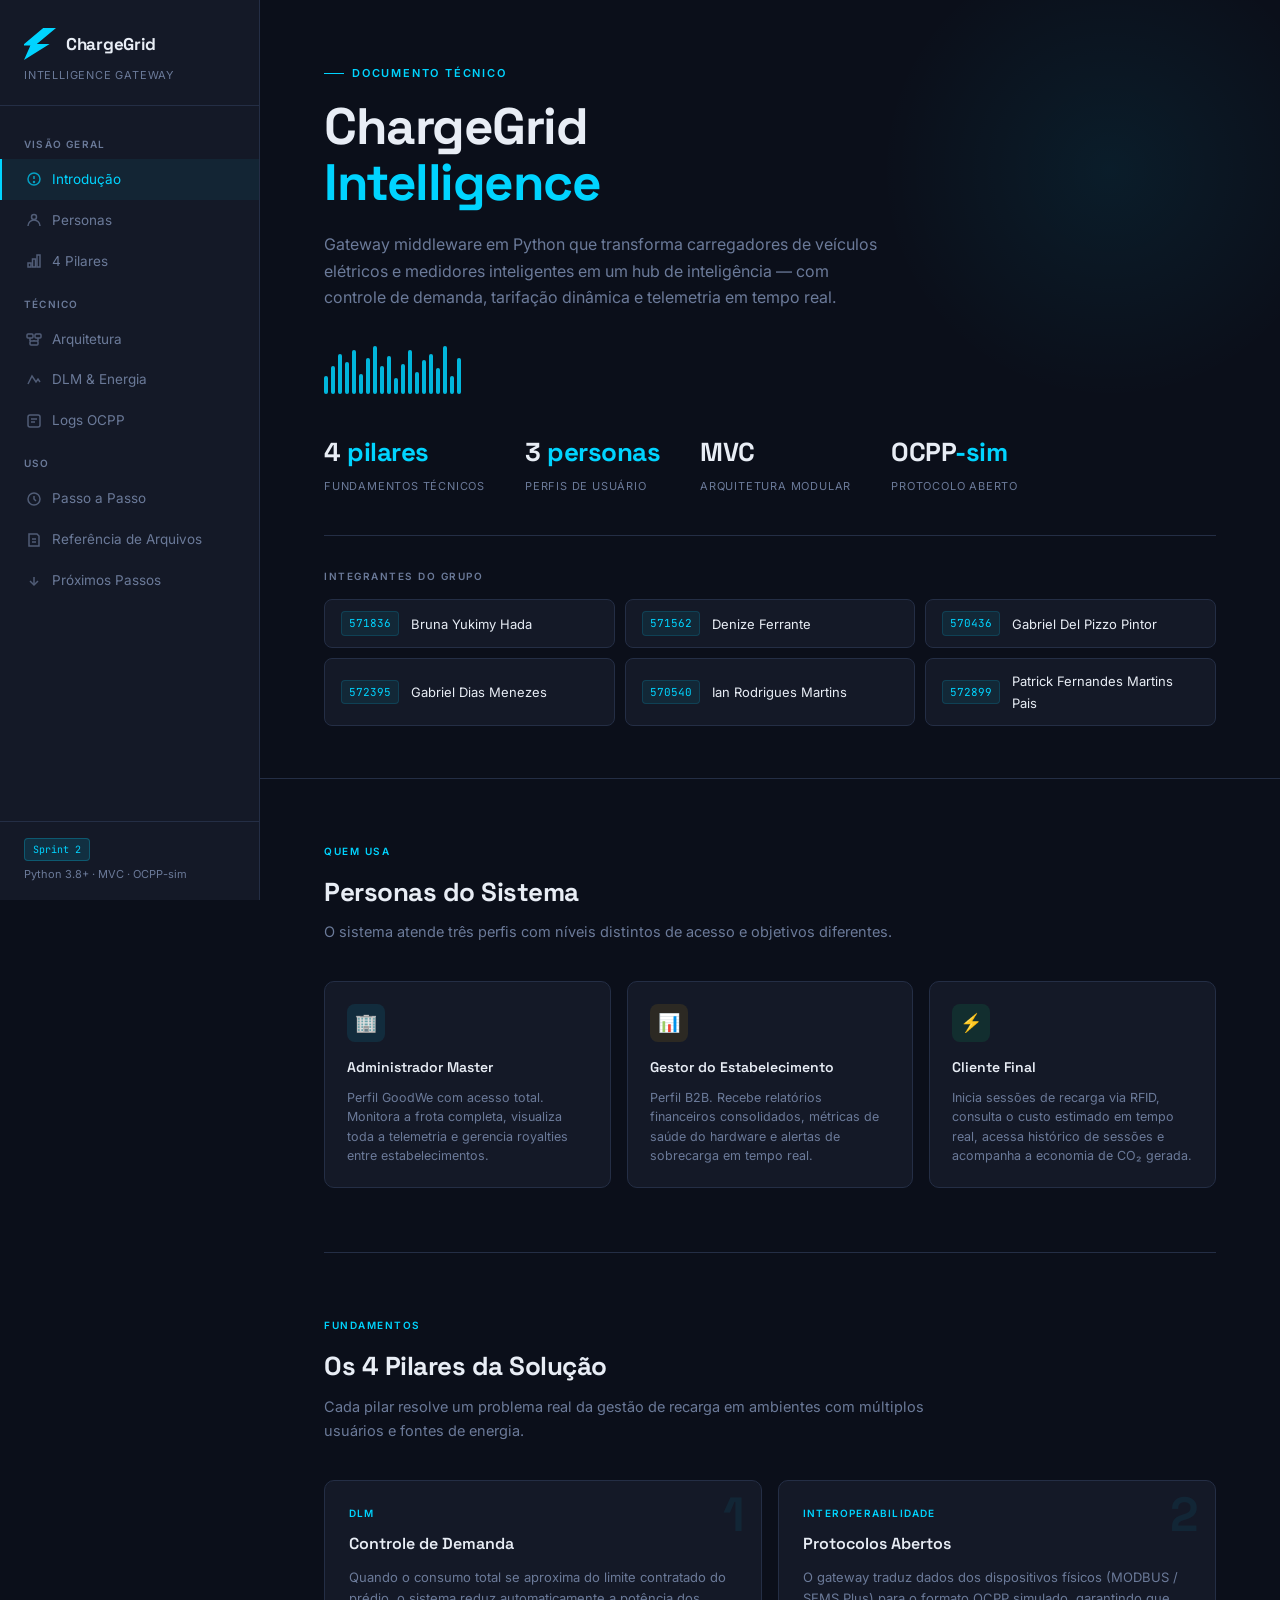
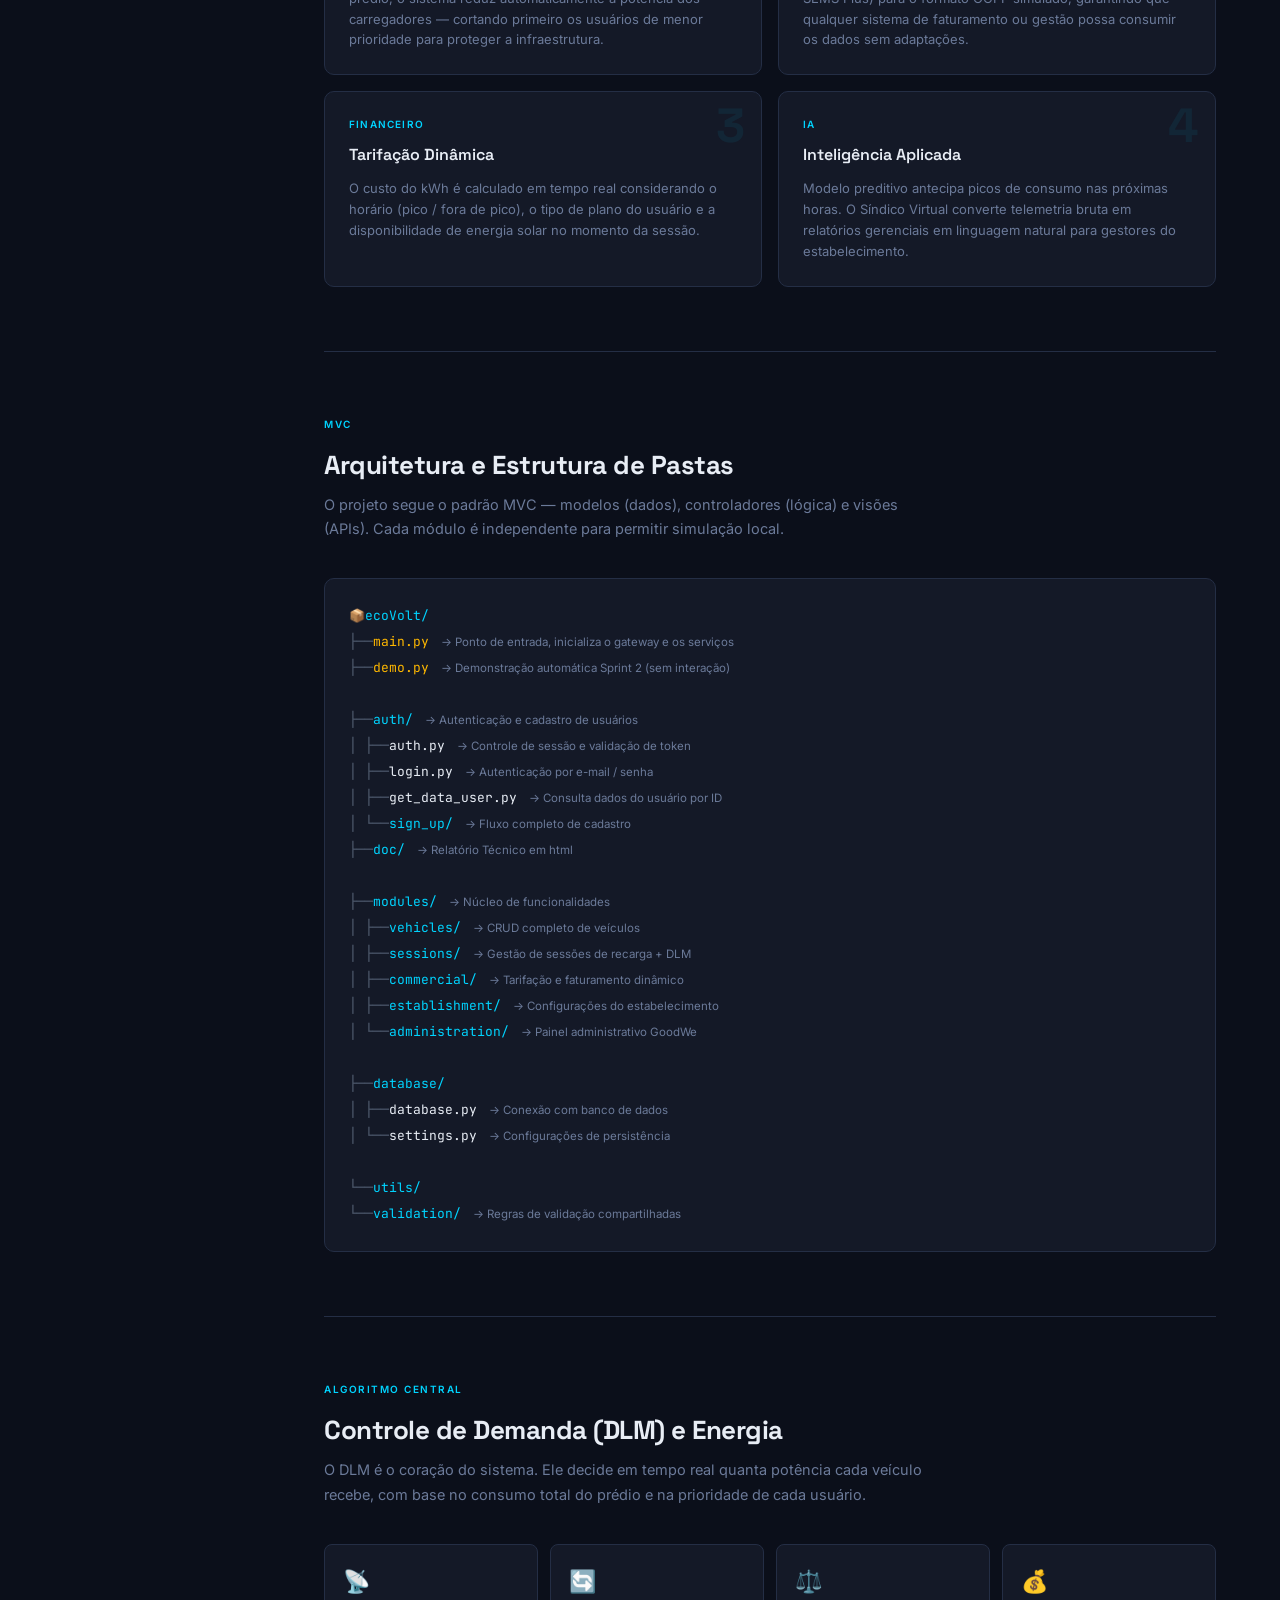
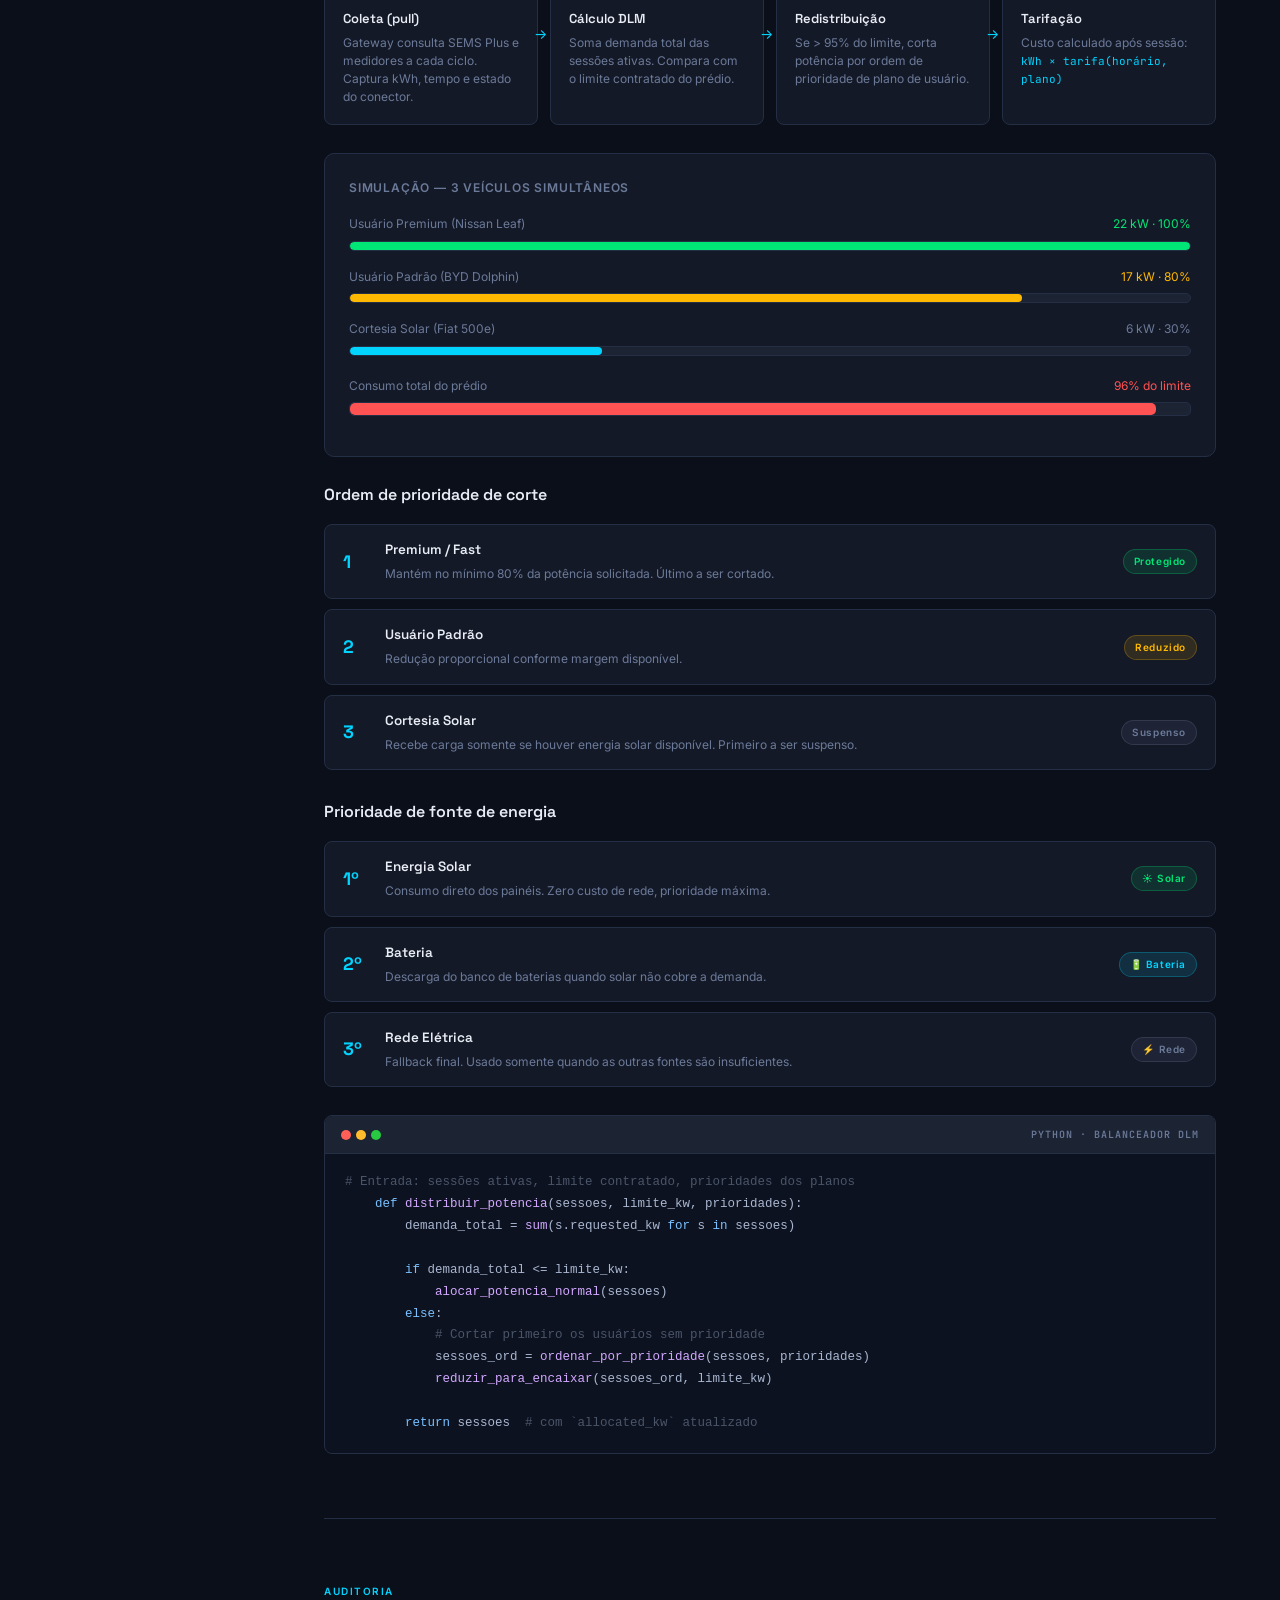
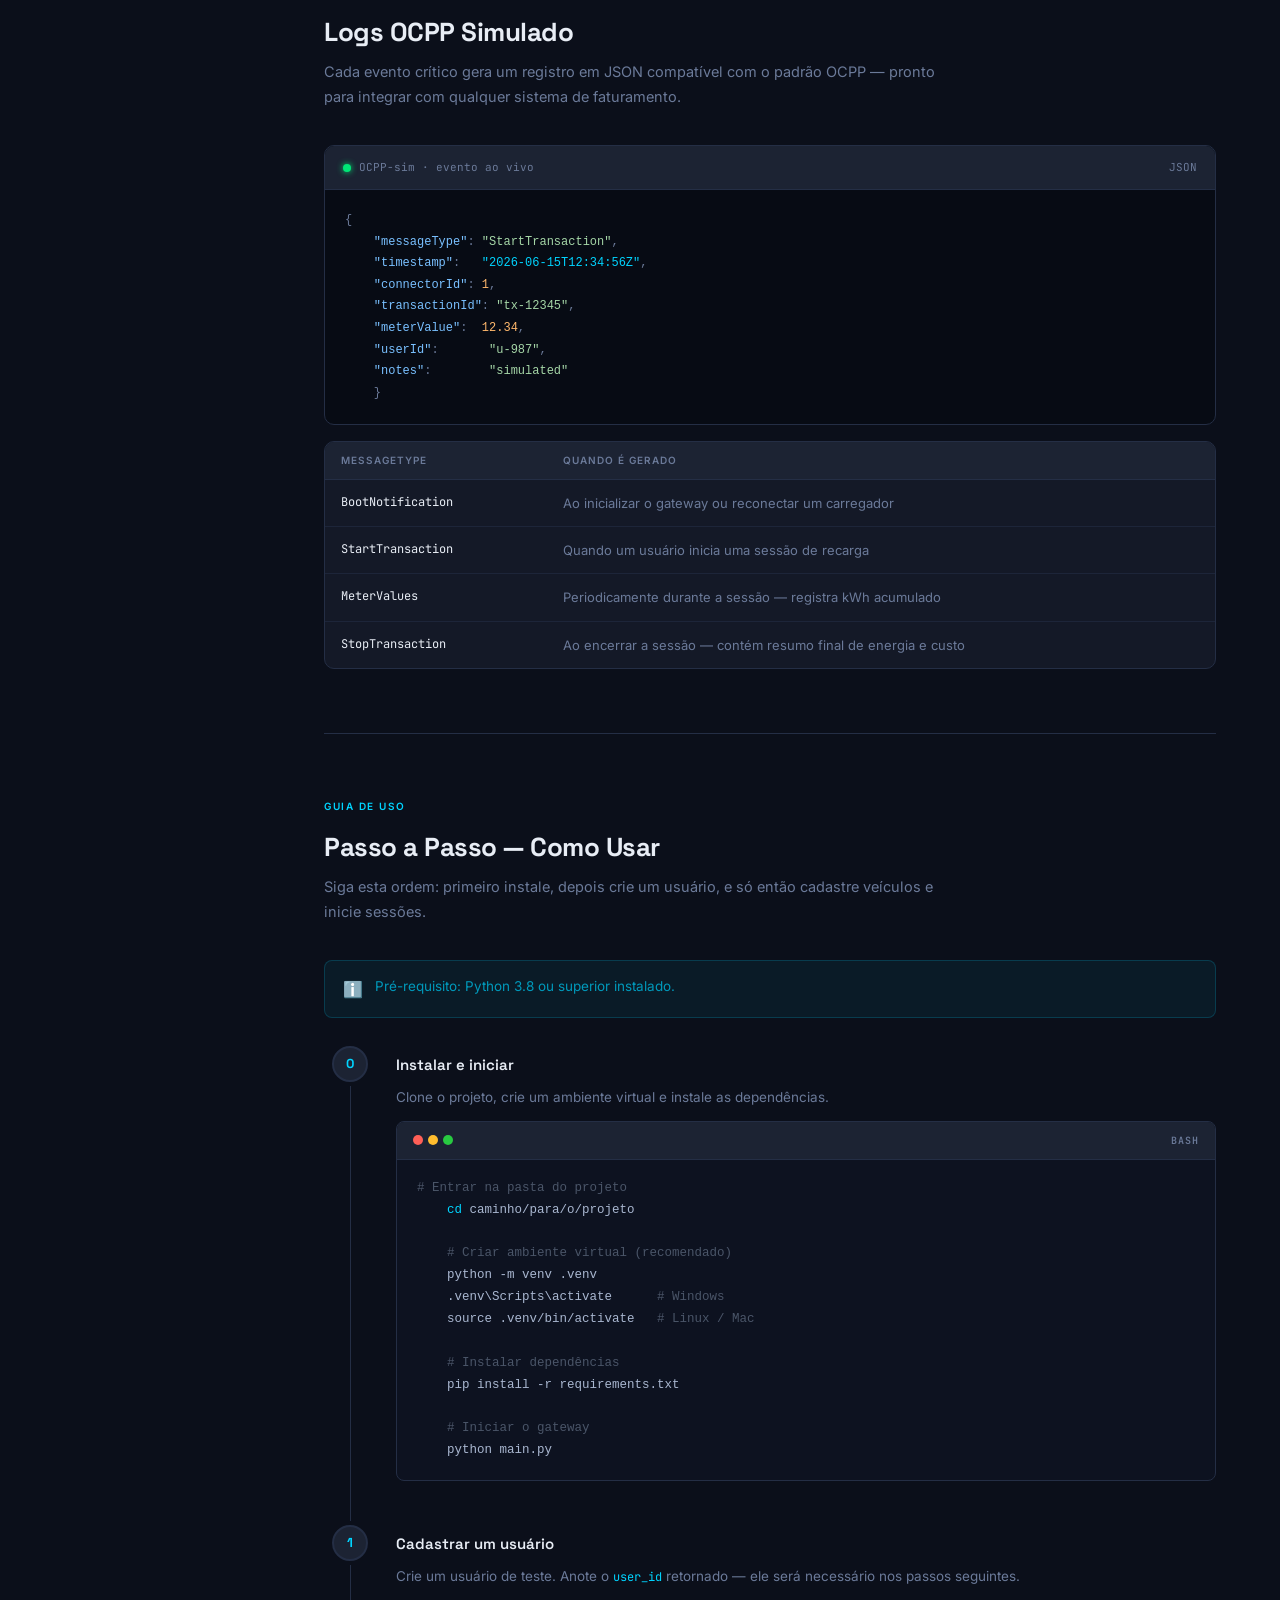
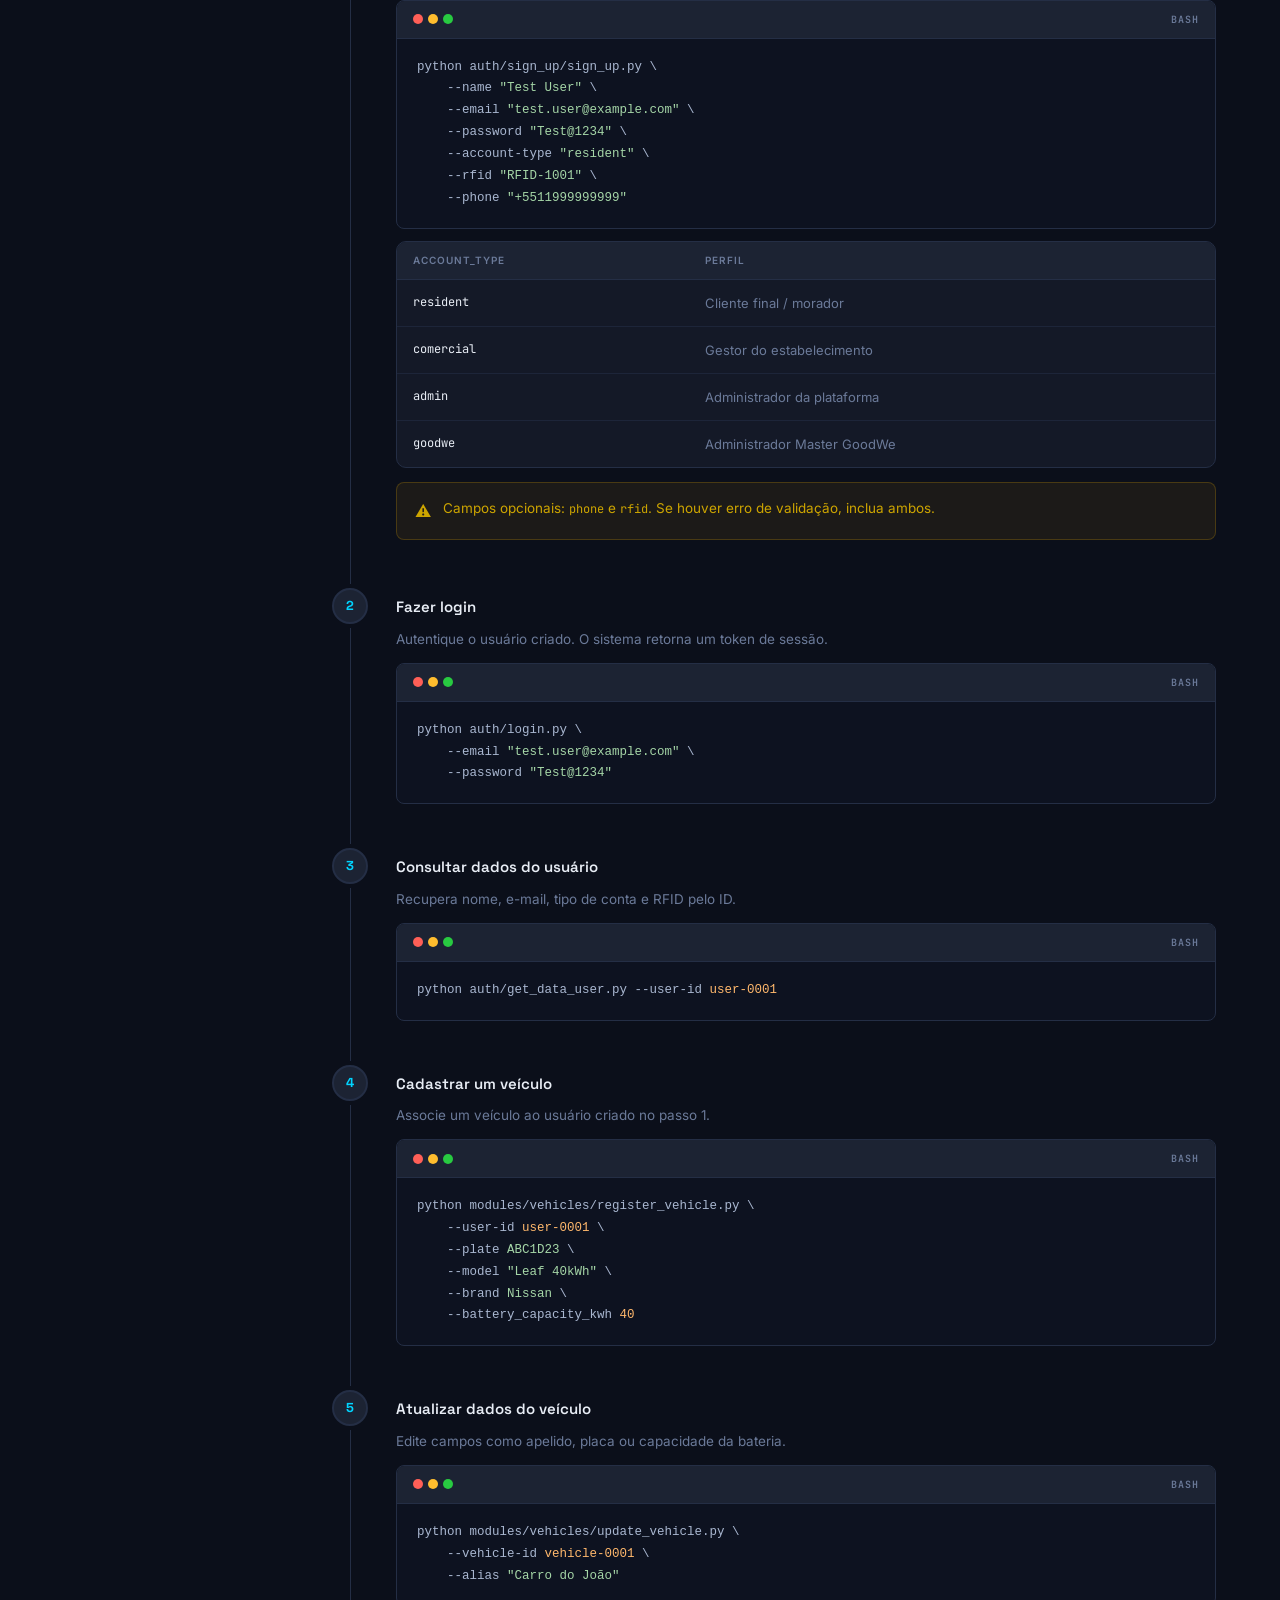
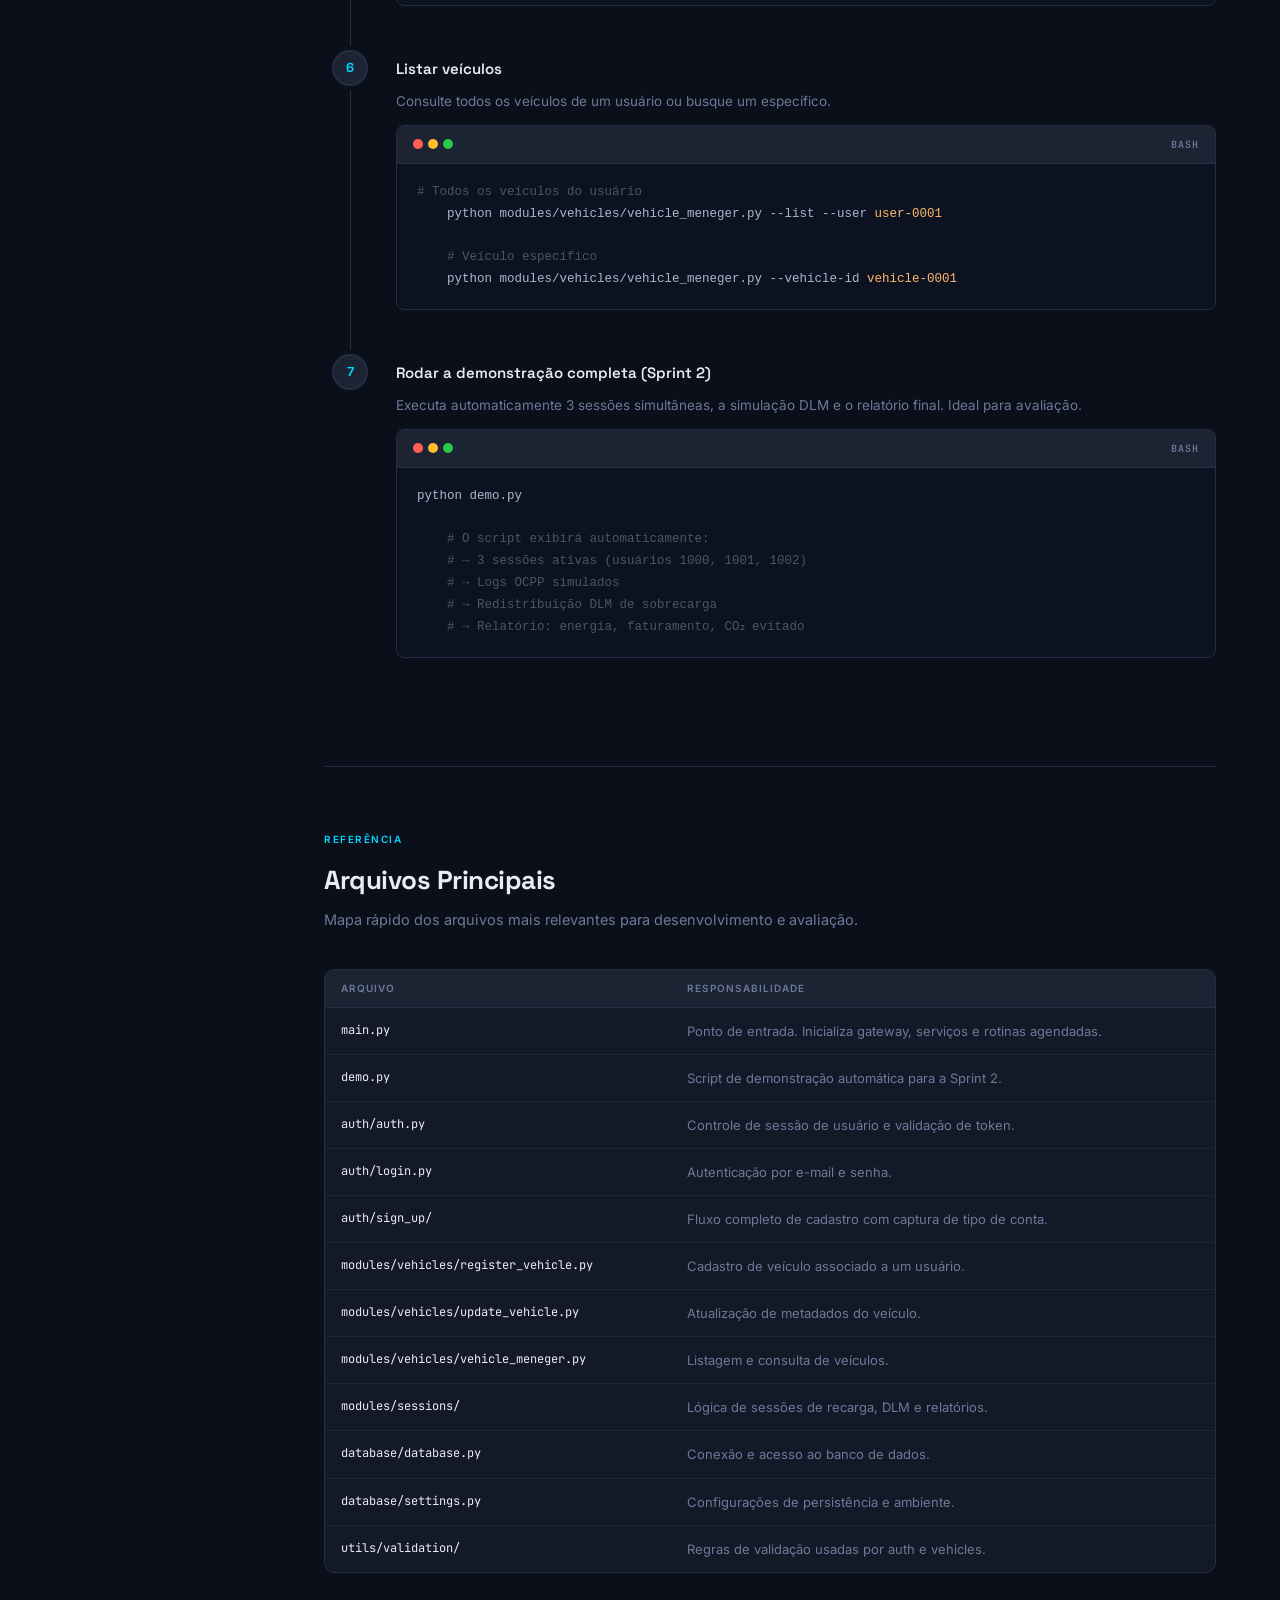
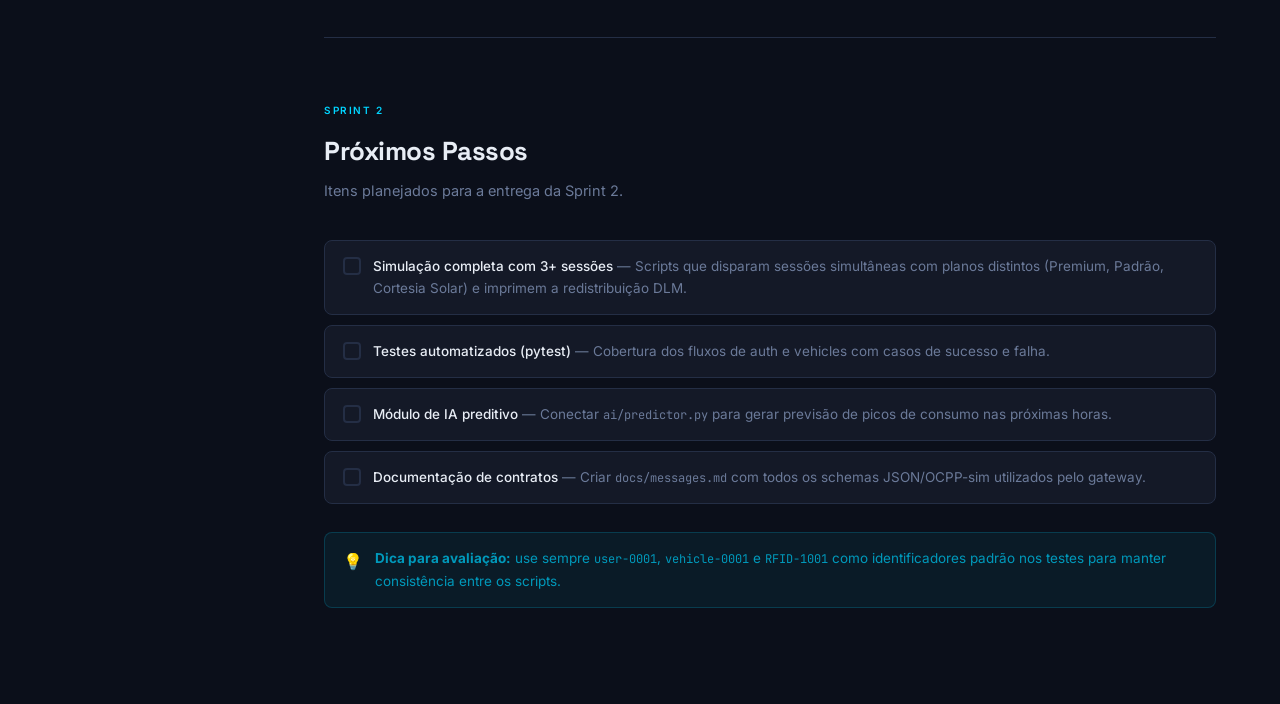
==== doc/index.html @ b5f5f08b "feat:melhorando a documentação" ====
<!DOCTYPE html>
<html lang="pt-BR">
    <head>
        <meta charset="UTF-8" />
        <meta name="viewport" content="width=device-width, initial-scale=1.0" />
        <title>ChargeGrid Intelligence — Documento Técnico</title>
        <link rel="stylesheet" href="style.css">
    </head>
    <body>

    <!-- ══════════ SIDEBAR ══════════ -->
    <aside class="sidebar">
    <div class="sidebar-logo">
        <div class="logo-mark">
        <div class="logo-bolt"></div>
        <span class="logo-name">ChargeGrid</span>
        </div>
        <div class="logo-tag">Intelligence Gateway</div>
    </div>

    <nav class="sidebar-nav">
        <div class="nav-group-label">Visão Geral</div>
        <a href="#intro" class="nav-item active">
        <svg class="nav-icon" viewBox="0 0 16 16" fill="none" stroke="currentColor" stroke-width="1.5"><circle cx="8" cy="8" r="6"/><line x1="8" y1="5" x2="8" y2="8"/><circle cx="8" cy="11" r=".5" fill="currentColor"/></svg>
        Introdução
        </a>
        <a href="#personas" class="nav-item">
        <svg class="nav-icon" viewBox="0 0 16 16" fill="none" stroke="currentColor" stroke-width="1.5"><circle cx="8" cy="5" r="2.5"/><path d="M2 14c0-3.3 2.7-6 6-6s6 2.7 6 6"/></svg>
        Personas
        </a>
        <a href="#pillars" class="nav-item">
        <svg class="nav-icon" viewBox="0 0 16 16" fill="none" stroke="currentColor" stroke-width="1.5"><rect x="2" y="10" width="3" height="4"/><rect x="6.5" y="6" width="3" height="8"/><rect x="11" y="2" width="3" height="12"/></svg>
        4 Pilares
        </a>

        <div class="nav-group-label">Técnico</div>
        <a href="#architecture" class="nav-item">
        <svg class="nav-icon" viewBox="0 0 16 16" fill="none" stroke="currentColor" stroke-width="1.5"><rect x="1" y="3" width="6" height="4" rx="1"/><rect x="9" y="3" width="6" height="4" rx="1"/><rect x="4" y="10" width="8" height="4" rx="1"/><line x1="4" y1="7" x2="4" y2="10"/><line x1="12" y1="7" x2="12" y2="10"/><line x1="8" y1="10" x2="8" y2="9"/></svg>
        Arquitetura
        </a>
        <a href="#dlm" class="nav-item">
        <svg class="nav-icon" viewBox="0 0 16 16" fill="none" stroke="currentColor" stroke-width="1.5"><path d="M2 12L6 4l4 6 2-3 2 3"/></svg>
        DLM & Energia
        </a>
        <a href="#logs" class="nav-item">
        <svg class="nav-icon" viewBox="0 0 16 16" fill="none" stroke="currentColor" stroke-width="1.5"><rect x="2" y="2" width="12" height="12" rx="2"/><line x1="5" y1="6" x2="11" y2="6"/><line x1="5" y1="9" x2="9" y2="9"/></svg>
        Logs OCPP
        </a>

        <div class="nav-group-label">Uso</div>
        <a href="#howto" class="nav-item">
        <svg class="nav-icon" viewBox="0 0 16 16" fill="none" stroke="currentColor" stroke-width="1.5"><circle cx="8" cy="8" r="6"/><polyline points="8 5 8 8 10 10"/></svg>
        Passo a Passo
        </a>
        <a href="#reference" class="nav-item">
        <svg class="nav-icon" viewBox="0 0 16 16" fill="none" stroke="currentColor" stroke-width="1.5"><path d="M3 2h8l2 2v10H3V2z"/><line x1="6" y1="7" x2="10" y2="7"/><line x1="6" y1="10" x2="10" y2="10"/></svg>
        Referência de Arquivos
        </a>
        <a href="#next" class="nav-item">
        <svg class="nav-icon" viewBox="0 0 16 16" fill="none" stroke="currentColor" stroke-width="1.5"><polyline points="4 8 8 12 12 8"/><line x1="8" y1="4" x2="8" y2="12"/></svg>
        Próximos Passos
        </a>
    </nav>

    <div class="sidebar-footer">
        <div class="version-badge">Sprint 2</div>
        <div>Python 3.8+ · MVC · OCPP-sim</div>
    </div>
    </aside>

    <!-- ══════════ MAIN ══════════ -->
    <main class="main">

    <!-- HERO -->
    <section class="hero" id="intro">
        <div class="hero-eyebrow">Documento Técnico</div>
        <h1>ChargeGrid<br/><em>Intelligence</em></h1>
        <p class="hero-desc">
        Gateway middleware em Python que transforma carregadores de veículos elétricos e medidores inteligentes em um hub de inteligência — com controle de demanda, tarifação dinâmica e telemetria em tempo real.
        </p>

        <!-- Pulse bar — signature element -->
        <div class="pulse-bar" aria-hidden="true">
        <span style="animation-delay:.00s;height:18px"></span>
        <span style="animation-delay:.07s;height:28px"></span>
        <span style="animation-delay:.14s;height:40px"></span>
        <span style="animation-delay:.21s;height:32px"></span>
        <span style="animation-delay:.28s;height:44px"></span>
        <span style="animation-delay:.35s;height:20px"></span>
        <span style="animation-delay:.42s;height:36px"></span>
        <span style="animation-delay:.49s;height:48px"></span>
        <span style="animation-delay:.56s;height:28px"></span>
        <span style="animation-delay:.63s;height:38px"></span>
        <span style="animation-delay:.70s;height:16px"></span>
        <span style="animation-delay:.77s;height:30px"></span>
        <span style="animation-delay:.84s;height:44px"></span>
        <span style="animation-delay:.91s;height:22px"></span>
        <span style="animation-delay:.98s;height:34px"></span>
        <span style="animation-delay:1.05s;height:40px"></span>
        <span style="animation-delay:1.12s;height:26px"></span>
        <span style="animation-delay:1.19s;height:48px"></span>
        <span style="animation-delay:1.26s;height:18px"></span>
        <span style="animation-delay:1.33s;height:36px"></span>
        </div>

        <div class="hero-stats">
        <div class="stat">
            <span class="stat-value">4<span> pilares</span></span>
            <span class="stat-label">Fundamentos técnicos</span>
        </div>
        <div class="stat">
            <span class="stat-value">3<span> personas</span></span>
            <span class="stat-label">Perfis de usuário</span>
        </div>
        <div class="stat">
            <span class="stat-value">MVC<span></span></span>
            <span class="stat-label">Arquitetura modular</span>
        </div>
        <div class="stat">
            <span class="stat-value">OCPP<span>-sim</span></span>
            <span class="stat-label">Protocolo aberto</span>
        </div>
        </div>

        <!-- Group members -->
        <div class="group-members">
        <div class="group-label">Integrantes do Grupo</div>
        <div class="members-grid">
            <div class="member-card"><span class="member-rm">571836</span><span class="member-name">Bruna Yukimy Hada</span></div>
            <div class="member-card"><span class="member-rm">571562</span><span class="member-name">Denize Ferrante</span></div>
            <div class="member-card"><span class="member-rm">570436</span><span class="member-name">Gabriel Del Pizzo Pintor</span></div>
            <div class="member-card"><span class="member-rm">572395</span><span class="member-name">Gabriel Dias Menezes</span></div>
            <div class="member-card"><span class="member-rm">570540</span><span class="member-name">Ian Rodrigues Martins</span></div>
            <div class="member-card"><span class="member-rm">572899</span><span class="member-name">Patrick Fernandes Martins Pais</span></div>
        </div>
        </div>
    </section>

    <!-- CONTENT -->
    <div class="content">

        <!-- PERSONAS -->
        <section class="section" id="personas">
        <div class="section-eyebrow">Quem usa</div>
        <h2>Personas do Sistema</h2>
        <p class="section-intro">O sistema atende três perfis com níveis distintos de acesso e objetivos diferentes.</p>

        <div class="personas">
            <div class="persona-card">
            <div class="persona-icon" style="background:rgba(0,212,255,.1);">🏢</div>
            <h3>Administrador Master</h3>
            <p>Perfil GoodWe com acesso total. Monitora a frota completa, visualiza toda a telemetria e gerencia royalties entre estabelecimentos.</p>
            </div>
            <div class="persona-card">
            <div class="persona-icon" style="background:rgba(255,184,0,.1);">📊</div>
            <h3>Gestor do Estabelecimento</h3>
            <p>Perfil B2B. Recebe relatórios financeiros consolidados, métricas de saúde do hardware e alertas de sobrecarga em tempo real.</p>
            </div>
            <div class="persona-card">
            <div class="persona-icon" style="background:rgba(0,230,118,.1);">⚡</div>
            <h3>Cliente Final</h3>
            <p>Inicia sessões de recarga via RFID, consulta o custo estimado em tempo real, acessa histórico de sessões e acompanha a economia de CO₂ gerada.</p>
            </div>
        </div>
        </section>

        <!-- 4 PILLARS -->
        <section class="section" id="pillars">
        <div class="section-eyebrow">Fundamentos</div>
        <h2>Os 4 Pilares da Solução</h2>
        <p class="section-intro">Cada pilar resolve um problema real da gestão de recarga em ambientes com múltiplos usuários e fontes de energia.</p>

        <div class="pillars">
            <div class="pillar">
            <div class="pillar-num">1</div>
            <div class="pillar-label">DLM</div>
            <h3>Controle de Demanda</h3>
            <p>Quando o consumo total se aproxima do limite contratado do prédio, o sistema reduz automaticamente a potência dos carregadores — cortando primeiro os usuários de menor prioridade para proteger a infraestrutura.</p>
            </div>
            <div class="pillar">
            <div class="pillar-num">2</div>
            <div class="pillar-label">Interoperabilidade</div>
            <h3>Protocolos Abertos</h3>
            <p>O gateway traduz dados dos dispositivos físicos (MODBUS / SEMS Plus) para o formato OCPP simulado, garantindo que qualquer sistema de faturamento ou gestão possa consumir os dados sem adaptações.</p>
            </div>
            <div class="pillar">
            <div class="pillar-num">3</div>
            <div class="pillar-label">Financeiro</div>
            <h3>Tarifação Dinâmica</h3>
            <p>O custo do kWh é calculado em tempo real considerando o horário (pico / fora de pico), o tipo de plano do usuário e a disponibilidade de energia solar no momento da sessão.</p>
            </div>
            <div class="pillar">
            <div class="pillar-num">4</div>
            <div class="pillar-label">IA</div>
            <h3>Inteligência Aplicada</h3>
            <p>Modelo preditivo antecipa picos de consumo nas próximas horas. O Síndico Virtual converte telemetria bruta em relatórios gerenciais em linguagem natural para gestores do estabelecimento.</p>
            </div>
        </div>
        </section>

        <!-- ARCHITECTURE -->
        <section class="section" id="architecture">
        <div class="section-eyebrow">MVC</div>
        <h2>Arquitetura e Estrutura de Pastas</h2>
        <p class="section-intro">O projeto segue o padrão MVC — modelos (dados), controladores (lógica) e visões (APIs). Cada módulo é independente para permitir simulação local.</p>

        <div class="file-tree">
            <div class="tree-row"><span style="color:#4A5568">📦 </span><span class="folder">ecoVolt/</span></div>
            <div class="tree-row"><span style="color:#4A5568">├── </span><span class="special">main.py</span><span class="fdesc">→ Ponto de entrada, inicializa o gateway e os serviços</span></div>
            <div class="tree-row"><span style="color:#4A5568">├── </span><span class="special">demo.py</span><span class="fdesc">→ Demonstração automática Sprint 2 (sem interação)</span></div>
            <div class="tree-row">&nbsp;</div>
            <div class="tree-row"><span style="color:#4A5568">├── </span><span class="folder">auth/</span><span class="fdesc">→ Autenticação e cadastro de usuários</span></div>
            <div class="tree-row"><span style="color:#4A5568">│   ├── </span><span class="fname">auth.py</span><span class="fdesc">→ Controle de sessão e validação de token</span></div>
            <div class="tree-row"><span style="color:#4A5568">│   ├── </span><span class="fname">login.py</span><span class="fdesc">→ Autenticação por e-mail / senha</span></div>
            <div class="tree-row"><span style="color:#4A5568">│   ├── </span><span class="fname">get_data_user.py</span><span class="fdesc">→ Consulta dados do usuário por ID</span></div>
            <div class="tree-row"><span style="color:#4A5568">│   └── </span><span class="folder">sign_up/</span><span class="fdesc">→ Fluxo completo de cadastro</span></div>
        
            <div class="tree-row"><span style="color:#4A5568">├── </span><span class="folder">doc/</span><span class="fdesc">→ Relatório Técnico em html</span></div>

            <div class="tree-row">&nbsp;</div>
            <div class="tree-row"><span style="color:#4A5568">├── </span><span class="folder">modules/</span><span class="fdesc">→ Núcleo de funcionalidades</span></div>
            <div class="tree-row"><span style="color:#4A5568">│   ├── </span><span class="folder">vehicles/</span><span class="fdesc">→ CRUD completo de veículos</span></div>
            <div class="tree-row"><span style="color:#4A5568">│   ├── </span><span class="folder">sessions/</span><span class="fdesc">→ Gestão de sessões de recarga + DLM</span></div>
            <div class="tree-row"><span style="color:#4A5568">│   ├── </span><span class="folder">commercial/</span><span class="fdesc">→ Tarifação e faturamento dinâmico</span></div>
            <div class="tree-row"><span style="color:#4A5568">│   ├── </span><span class="folder">establishment/</span><span class="fdesc">→ Configurações do estabelecimento</span></div>
            <div class="tree-row"><span style="color:#4A5568">│   └── </span><span class="folder">administration/</span><span class="fdesc">→ Painel administrativo GoodWe</span></div>
            <div class="tree-row">&nbsp;</div>
            <div class="tree-row"><span style="color:#4A5568">├── </span><span class="folder">database/</span></div>
            <div class="tree-row"><span style="color:#4A5568">│   ├── </span><span class="fname">database.py</span><span class="fdesc">→ Conexão com banco de dados</span></div>
            <div class="tree-row"><span style="color:#4A5568">│   └── </span><span class="fname">settings.py</span><span class="fdesc">→ Configurações de persistência</span></div>
            <div class="tree-row">&nbsp;</div>
            <div class="tree-row"><span style="color:#4A5568">└── </span><span class="folder">utils/</span></div>
            <div class="tree-row"><span style="color:#4A5568">    └── </span><span class="folder">validation/</span><span class="fdesc">→ Regras de validação compartilhadas</span></div>
        </div>
        </section>

        <!-- DLM -->
        <section class="section" id="dlm">
        <div class="section-eyebrow">Algoritmo Central</div>
        <h2>Controle de Demanda (DLM) e Energia</h2>
        <p class="section-intro">O DLM é o coração do sistema. Ele decide em tempo real quanta potência cada veículo recebe, com base no consumo total do prédio e na prioridade de cada usuário.</p>

        <!-- Flow -->
        <div class="flow-grid" style="margin-bottom: 28px;">
            <div class="flow-card">
            <div class="flow-icon">📡</div>
            <h4>Coleta (pull)</h4>
            <p>Gateway consulta SEMS Plus e medidores a cada ciclo. Captura kWh, tempo e estado do conector.</p>
            </div>
            <div class="flow-card">
            <div class="flow-icon">🔄</div>
            <h4>Cálculo DLM</h4>
            <p>Soma demanda total das sessões ativas. Compara com o limite contratado do prédio.</p>
            </div>
            <div class="flow-card">
            <div class="flow-icon">⚖️</div>
            <h4>Redistribuição</h4>
            <p>Se &gt; 95% do limite, corta potência por ordem de prioridade de plano de usuário.</p>
            </div>
            <div class="flow-card">
            <div class="flow-icon">💰</div>
            <h4>Tarifação</h4>
            <p>Custo calculado após sessão: <code style="font-family:var(--font-mono);font-size:11px;color:var(--cyan)">kWh × tarifa(horário, plano)</code></p>
            </div>
        </div>

        <!-- DLM visual bars -->
        <div class="dlm-visual" style="margin-bottom: 24px;">
            <p style="font-size:12px;font-weight:600;letter-spacing:.8px;text-transform:uppercase;color:var(--muted);margin-bottom:16px;">Simulação — 3 Veículos Simultâneos</p>

            <div class="dlm-bar-wrap">
            <div class="dlm-bar-label"><span>Usuário Premium (Nissan Leaf)</span><span style="color:var(--green)">22 kW · 100%</span></div>
            <div class="dlm-bar-track"><div class="dlm-bar-fill fill-green" style="width:100%"></div></div>
            </div>
            <div class="dlm-bar-wrap">
            <div class="dlm-bar-label"><span>Usuário Padrão (BYD Dolphin)</span><span style="color:var(--amber)">17 kW · 80%</span></div>
            <div class="dlm-bar-track"><div class="dlm-bar-fill fill-amber" style="width:80%"></div></div>
            </div>
            <div class="dlm-bar-wrap">
            <div class="dlm-bar-label"><span>Cortesia Solar (Fiat 500e)</span><span style="color:var(--muted)">6 kW · 30%</span></div>
            <div class="dlm-bar-track"><div class="dlm-bar-fill fill-cyan" style="width:30%"></div></div>
            </div>
            <div class="dlm-bar-wrap" style="margin-top:20px;">
            <div class="dlm-bar-label"><span>Consumo total do prédio</span><span style="color:#FF5252">96% do limite</span></div>
            <div class="dlm-bar-track" style="height:14px;"><div class="dlm-bar-fill fill-red" style="width:96%"></div></div>
            </div>
        </div>

        <!-- Priority -->
        <h3 style="font-family:var(--font-display);font-size:16px;font-weight:600;margin-bottom:16px;color:var(--text);">Ordem de prioridade de corte</h3>
        <div class="priority-list" style="margin-bottom: 28px;">
            <div class="priority-row">
            <div class="pri-num">1</div>
            <div class="pri-info"><h4>Premium / Fast</h4><p>Mantém no mínimo 80% da potência solicitada. Último a ser cortado.</p></div>
            <span class="pri-badge badge-green">Protegido</span>
            </div>
            <div class="priority-row">
            <div class="pri-num">2</div>
            <div class="pri-info"><h4>Usuário Padrão</h4><p>Redução proporcional conforme margem disponível.</p></div>
            <span class="pri-badge badge-amber">Reduzido</span>
            </div>
            <div class="priority-row">
            <div class="pri-num">3</div>
            <div class="pri-info"><h4>Cortesia Solar</h4><p>Recebe carga somente se houver energia solar disponível. Primeiro a ser suspenso.</p></div>
            <span class="pri-badge badge-gray">Suspenso</span>
            </div>
        </div>

        <!-- Energy priority -->
        <h3 style="font-family:var(--font-display);font-size:16px;font-weight:600;margin-bottom:16px;color:var(--text);">Prioridade de fonte de energia</h3>
        <div class="priority-list">
            <div class="priority-row">
            <div class="pri-num">1º</div>
            <div class="pri-info"><h4>Energia Solar</h4><p>Consumo direto dos painéis. Zero custo de rede, prioridade máxima.</p></div>
            <span class="pri-badge badge-green">☀️ Solar</span>
            </div>
            <div class="priority-row">
            <div class="pri-num">2º</div>
            <div class="pri-info"><h4>Bateria</h4><p>Descarga do banco de baterias quando solar não cobre a demanda.</p></div>
            <span class="pri-badge badge-cyan">🔋 Bateria</span>
            </div>
            <div class="priority-row">
            <div class="pri-num">3º</div>
            <div class="pri-info"><h4>Rede Elétrica</h4><p>Fallback final. Usado somente quando as outras fontes são insuficientes.</p></div>
            <span class="pri-badge badge-gray">⚡ Rede</span>
            </div>
        </div>

        <!-- Pseudo-code -->
        <div style="margin-top: 28px;">
            <div class="code-block">
            <div class="code-header">
                <div class="code-dots"><span></span><span></span><span></span></div>
                <span class="code-lang">python · balanceador DLM</span>
            </div>
            <div class="code-body"><pre><span class="cm"># Entrada: sessões ativas, limite contratado, prioridades dos planos</span>
    <span class="kw">def</span> <span class="fn">distribuir_potencia</span>(sessoes, limite_kw, prioridades):
        demanda_total = <span class="fn">sum</span>(s.requested_kw <span class="kw">for</span> s <span class="kw">in</span> sessoes)

        <span class="kw">if</span> demanda_total &lt;= limite_kw:
            <span class="fn">alocar_potencia_normal</span>(sessoes)
        <span class="kw">else</span>:
            <span class="cm"># Cortar primeiro os usuários sem prioridade</span>
            sessoes_ord = <span class="fn">ordenar_por_prioridade</span>(sessoes, prioridades)
            <span class="fn">reduzir_para_encaixar</span>(sessoes_ord, limite_kw)

        <span class="kw">return</span> sessoes  <span class="cm"># com `allocated_kw` atualizado</span></pre></div>
            </div>
        </div>
        </section>

        <!-- LOGS -->
        <section class="section" id="logs">
        <div class="section-eyebrow">Auditoria</div>
        <h2>Logs OCPP Simulado</h2>
        <p class="section-intro">Cada evento crítico gera um registro em JSON compatível com o padrão OCPP — pronto para integrar com qualquer sistema de faturamento.</p>

        <div class="log-block">
            <div class="log-header">
            <div class="log-dot"></div>
            <span>OCPP-sim · evento ao vivo</span>
            <span style="margin-left:auto">JSON</span>
            </div>
            <div class="log-body"><pre>{
    <span class="log-key">"messageType"</span>: <span class="log-str">"StartTransaction"</span>,
    <span class="log-key">"timestamp"</span>:   <span class="log-ts">"2026-06-15T12:34:56Z"</span>,
    <span class="log-key">"connectorId"</span>: <span class="log-num">1</span>,
    <span class="log-key">"transactionId"</span>: <span class="log-str">"tx-12345"</span>,
    <span class="log-key">"meterValue"</span>:  <span class="log-num">12.34</span>,
    <span class="log-key">"userId"</span>:       <span class="log-str">"u-987"</span>,
    <span class="log-key">"notes"</span>:        <span class="log-str">"simulated"</span>
    }</pre></div>
        </div>

        <div style="margin-top:16px;">
            <div class="table-wrap">
            <table class="data-table">
                <thead>
                <tr><th>messageType</th><th>Quando é gerado</th></tr>
                </thead>
                <tbody>
                <tr><td>BootNotification</td><td>Ao inicializar o gateway ou reconectar um carregador</td></tr>
                <tr><td>StartTransaction</td><td>Quando um usuário inicia uma sessão de recarga</td></tr>
                <tr><td>MeterValues</td><td>Periodicamente durante a sessão — registra kWh acumulado</td></tr>
                <tr><td>StopTransaction</td><td>Ao encerrar a sessão — contém resumo final de energia e custo</td></tr>
                </tbody>
            </table>
            </div>
        </div>
        </section>

        <!-- HOW TO -->
        <section class="section" id="howto">
        <div class="section-eyebrow">Guia de Uso</div>
        <h2>Passo a Passo — Como Usar</h2>
        <p class="section-intro">Siga esta ordem: primeiro instale, depois crie um usuário, e só então cadastre veículos e inicie sessões.</p>

        <div class="alert alert-info">
            <span class="alert-icon">ℹ️</span>
            <span>Pré-requisito: Python 3.8 ou superior instalado.</span>
        </div>

        <div class="steps" style="margin-top: 28px;">

            <!-- Step 0 -->
            <div class="step">
            <div class="step-left">
                <div class="step-num">0</div>
                <div class="step-line"></div>
            </div>
            <div class="step-body">
                <h3>Instalar e iniciar</h3>
                <p>Clone o projeto, crie um ambiente virtual e instale as dependências.</p>
                <div class="code-block">
                <div class="code-header">
                    <div class="code-dots"><span></span><span></span><span></span></div>
                    <span class="code-lang">bash</span>
                </div>
                <div class="code-body"><pre><span class="cm"># Entrar na pasta do projeto</span>
    <span class="hl">cd</span> caminho/para/o/projeto

    <span class="cm"># Criar ambiente virtual (recomendado)</span>
    python -m venv .venv
    .venv\Scripts\activate      <span class="cm"># Windows</span>
    source .venv/bin/activate   <span class="cm"># Linux / Mac</span>

    <span class="cm"># Instalar dependências</span>
    pip install -r requirements.txt

    <span class="cm"># Iniciar o gateway</span>
    python main.py</pre></div>
                </div>
            </div>
            </div>

            <!-- Step 1 -->
            <div class="step">
            <div class="step-left">
                <div class="step-num">1</div>
                <div class="step-line"></div>
            </div>
            <div class="step-body">
                <h3>Cadastrar um usuário</h3>
                <p>Crie um usuário de teste. Anote o <code style="font-family:var(--font-mono);color:var(--cyan);font-size:12px">user_id</code> retornado — ele será necessário nos passos seguintes.</p>
                <div class="code-block">
                <div class="code-header">
                    <div class="code-dots"><span></span><span></span><span></span></div>
                    <span class="code-lang">bash</span>
                </div>
                <div class="code-body"><pre>python auth/sign_up/sign_up.py \
    --name <span class="st">"Test User"</span> \
    --email <span class="st">"test.user@example.com"</span> \
    --password <span class="st">"Test@1234"</span> \
    --account-type <span class="st">"resident"</span> \
    --rfid <span class="st">"RFID-1001"</span> \
    --phone <span class="st">"+5511999999999"</span></pre></div>
                </div>

                <div style="margin-top:12px;">
                <div class="table-wrap">
                    <table class="data-table">
                    <thead><tr><th>account_type</th><th>Perfil</th></tr></thead>
                    <tbody>
                        <tr><td>resident</td><td>Cliente final / morador</td></tr>
                        <tr><td>comercial</td><td>Gestor do estabelecimento</td></tr>
                        <tr><td>admin</td><td>Administrador da plataforma</td></tr>
                        <tr><td>goodwe</td><td>Administrador Master GoodWe</td></tr>
                    </tbody>
                    </table>
                </div>
                </div>

                <div class="alert alert-warn" style="margin-top:14px;">
                <span class="alert-icon">⚠️</span>
                <span>Campos opcionais: <code style="font-family:var(--font-mono);font-size:12px">phone</code> e <code style="font-family:var(--font-mono);font-size:12px">rfid</code>. Se houver erro de validação, inclua ambos.</span>
                </div>
            </div>
            </div>

            <!-- Step 2 -->
            <div class="step">
            <div class="step-left">
                <div class="step-num">2</div>
                <div class="step-line"></div>
            </div>
            <div class="step-body">
                <h3>Fazer login</h3>
                <p>Autentique o usuário criado. O sistema retorna um token de sessão.</p>
                <div class="code-block">
                <div class="code-header">
                    <div class="code-dots"><span></span><span></span><span></span></div>
                    <span class="code-lang">bash</span>
                </div>
                <div class="code-body"><pre>python auth/login.py \
    --email <span class="st">"test.user@example.com"</span> \
    --password <span class="st">"Test@1234"</span></pre></div>
                </div>
            </div>
            </div>

            <!-- Step 3 -->
            <div class="step">
            <div class="step-left">
                <div class="step-num">3</div>
                <div class="step-line"></div>
            </div>
            <div class="step-body">
                <h3>Consultar dados do usuário</h3>
                <p>Recupera nome, e-mail, tipo de conta e RFID pelo ID.</p>
                <div class="code-block">
                <div class="code-header">
                    <div class="code-dots"><span></span><span></span><span></span></div>
                    <span class="code-lang">bash</span>
                </div>
                <div class="code-body"><pre>python auth/get_data_user.py --user-id <span class="nu">user-0001</span></pre></div>
                </div>
            </div>
            </div>

            <!-- Step 4 -->
            <div class="step">
            <div class="step-left">
                <div class="step-num">4</div>
                <div class="step-line"></div>
            </div>
            <div class="step-body">
                <h3>Cadastrar um veículo</h3>
                <p>Associe um veículo ao usuário criado no passo 1.</p>
                <div class="code-block">
                <div class="code-header">
                    <div class="code-dots"><span></span><span></span><span></span></div>
                    <span class="code-lang">bash</span>
                </div>
                <div class="code-body"><pre>python modules/vehicles/register_vehicle.py \
    --user-id <span class="nu">user-0001</span> \
    --plate <span class="st">ABC1D23</span> \
    --model <span class="st">"Leaf 40kWh"</span> \
    --brand <span class="st">Nissan</span> \
    --battery_capacity_kwh <span class="nu">40</span></pre></div>
                </div>
            </div>
            </div>

            <!-- Step 5 -->
            <div class="step">
            <div class="step-left">
                <div class="step-num">5</div>
                <div class="step-line"></div>
            </div>
            <div class="step-body">
                <h3>Atualizar dados do veículo</h3>
                <p>Edite campos como apelido, placa ou capacidade da bateria.</p>
                <div class="code-block">
                <div class="code-header">
                    <div class="code-dots"><span></span><span></span><span></span></div>
                    <span class="code-lang">bash</span>
                </div>
                <div class="code-body"><pre>python modules/vehicles/update_vehicle.py \
    --vehicle-id <span class="nu">vehicle-0001</span> \
    --alias <span class="st">"Carro do João"</span></pre></div>
                </div>
            </div>
            </div>

            <!-- Step 6 -->
            <div class="step">
            <div class="step-left">
                <div class="step-num">6</div>
                <div class="step-line"></div>
            </div>
            <div class="step-body">
                <h3>Listar veículos</h3>
                <p>Consulte todos os veículos de um usuário ou busque um específico.</p>
                <div class="code-block">
                <div class="code-header">
                    <div class="code-dots"><span></span><span></span><span></span></div>
                    <span class="code-lang">bash</span>
                </div>
                <div class="code-body"><pre><span class="cm"># Todos os veículos do usuário</span>
    python modules/vehicles/vehicle_meneger.py --list --user <span class="nu">user-0001</span>

    <span class="cm"># Veículo específico</span>
    python modules/vehicles/vehicle_meneger.py --vehicle-id <span class="nu">vehicle-0001</span></pre></div>
                </div>
            </div>
            </div>

            <!-- Step 7 -->
            <div class="step">
            <div class="step-left">
                <div class="step-num">7</div>
                <div class="step-line"></div>
            </div>
            <div class="step-body">
                <h3>Rodar a demonstração completa (Sprint 2)</h3>
                <p>Executa automaticamente 3 sessões simultâneas, a simulação DLM e o relatório final. Ideal para avaliação.</p>
                <div class="code-block">
                <div class="code-header">
                    <div class="code-dots"><span></span><span></span><span></span></div>
                    <span class="code-lang">bash</span>
                </div>
                <div class="code-body"><pre>python demo.py

    <span class="cm"># O script exibirá automaticamente:</span>
    <span class="cm"># → 3 sessões ativas (usuários 1000, 1001, 1002)</span>
    <span class="cm"># → Logs OCPP simulados</span>
    <span class="cm"># → Redistribuição DLM de sobrecarga</span>
    <span class="cm"># → Relatório: energia, faturamento, CO₂ evitado</span></pre></div>
                </div>
            </div>
            </div>

        </div><!-- /steps -->
        </section>

        <!-- REFERENCE -->
        <section class="section" id="reference">
        <div class="section-eyebrow">Referência</div>
        <h2>Arquivos Principais</h2>
        <p class="section-intro">Mapa rápido dos arquivos mais relevantes para desenvolvimento e avaliação.</p>

        <div class="table-wrap">
            <table class="data-table">
            <thead>
                <tr><th>Arquivo</th><th>Responsabilidade</th></tr>
            </thead>
            <tbody>
                <tr><td>main.py</td><td>Ponto de entrada. Inicializa gateway, serviços e rotinas agendadas.</td></tr>
                <tr><td>demo.py</td><td>Script de demonstração automática para a Sprint 2.</td></tr>
                <tr><td>auth/auth.py</td><td>Controle de sessão de usuário e validação de token.</td></tr>
                <tr><td>auth/login.py</td><td>Autenticação por e-mail e senha.</td></tr>
                <tr><td>auth/sign_up/</td><td>Fluxo completo de cadastro com captura de tipo de conta.</td></tr>
                <tr><td>modules/vehicles/register_vehicle.py</td><td>Cadastro de veículo associado a um usuário.</td></tr>
                <tr><td>modules/vehicles/update_vehicle.py</td><td>Atualização de metadados do veículo.</td></tr>
                <tr><td>modules/vehicles/vehicle_meneger.py</td><td>Listagem e consulta de veículos.</td></tr>
                <tr><td>modules/sessions/</td><td>Lógica de sessões de recarga, DLM e relatórios.</td></tr>
                <tr><td>database/database.py</td><td>Conexão e acesso ao banco de dados.</td></tr>
                <tr><td>database/settings.py</td><td>Configurações de persistência e ambiente.</td></tr>
                <tr><td>utils/validation/</td><td>Regras de validação usadas por auth e vehicles.</td></tr>
            </tbody>
            </table>
        </div>
        </section>

        <!-- NEXT STEPS -->
        <section class="section" id="next">
        <div class="section-eyebrow">Sprint 2</div>
        <h2>Próximos Passos</h2>
        <p class="section-intro">Itens planejados para a entrega da Sprint 2.</p>

        <div class="checklist">
            <div class="check-item">
            <div class="check-box"></div>
            <p><strong>Simulação completa com 3+ sessões</strong> — Scripts que disparam sessões simultâneas com planos distintos (Premium, Padrão, Cortesia Solar) e imprimem a redistribuição DLM.</p>
            </div>
            <div class="check-item">
            <div class="check-box"></div>
            <p><strong>Testes automatizados (pytest)</strong> — Cobertura dos fluxos de auth e vehicles com casos de sucesso e falha.</p>
            </div>
            <div class="check-item">
            <div class="check-box"></div>
            <p><strong>Módulo de IA preditivo</strong> — Conectar <code style="font-family:var(--font-mono);font-size:12px">ai/predictor.py</code> para gerar previsão de picos de consumo nas próximas horas.</p>
            </div>
            <div class="check-item">
            <div class="check-box"></div>
            <p><strong>Documentação de contratos</strong> — Criar <code style="font-family:var(--font-mono);font-size:12px">docs/messages.md</code> com todos os schemas JSON/OCPP-sim utilizados pelo gateway.</p>
            </div>
        </div>

        <div class="alert alert-info" style="margin-top: 28px;">
            <span class="alert-icon">💡</span>
            <div>
            <strong>Dica para avaliação:</strong> use sempre <code style="font-family:var(--font-mono);font-size:12px">user-0001</code>, <code style="font-family:var(--font-mono);font-size:12px">vehicle-0001</code> e <code style="font-family:var(--font-mono);font-size:12px">RFID-1001</code> como identificadores padrão nos testes para manter consistência entre os scripts.
            </div>
        </div>
        </section>

    </div><!-- /content -->
    </main>
    <script src="script.js"></script>


    </body>
</html>
---- doc/style.css ----
@import url("https://fonts.googleapis.com/css2?family=Space+Grotesk:wght@300;400;500;600;700&family=Inter:wght@300;400;500&family=JetBrains+Mono:wght@400;500&display=swap");
  
*, *::before, *::after { box-sizing: border-box; margin: 0; padding: 0; }

  :root {
    --bg:        #0B0F1A;
    --surface:   #141927;
    --surface2:  #1C2333;
    --border:    #242E45;
    --cyan:      #00D4FF;
    --cyan-dim:  #0099BB;
    --amber:     #FFB800;
    --green:     #00E676;
    --text:      #E8EDF5;
    --muted:     #6B7A99;
    --sidebar-w: 260px;
    --font-display: 'Space Grotesk', sans-serif;
    --font-body:    'Inter', sans-serif;
    --font-mono:    'JetBrains Mono', monospace;
  }

  html { scroll-behavior: smooth; }

  body {
    background: var(--bg);
    color: var(--text);
    font-family: var(--font-body);
    font-size: 15px;
    line-height: 1.7;
    display: flex;
    min-height: 100vh;
  }

  /* ── SIDEBAR ── */
  .sidebar {
    width: var(--sidebar-w);
    min-height: 100vh;
    background: var(--surface);
    border-right: 1px solid var(--border);
    position: fixed;
    top: 0; left: 0;
    display: flex;
    flex-direction: column;
    overflow-y: auto;
    z-index: 100;
  }

  .sidebar-logo {
    padding: 28px 24px 20px;
    border-bottom: 1px solid var(--border);
  }

  .logo-mark {
    display: flex;
    align-items: center;
    gap: 10px;
    margin-bottom: 6px;
  }

  .logo-bolt {
    width: 32px; height: 32px;
    background: var(--cyan);
    clip-path: polygon(60% 0%, 100% 0%, 40% 50%, 80% 50%, 0% 100%, 20% 55%, -5% 55%);
    flex-shrink: 0;
  }

  .logo-name {
    font-family: var(--font-display);
    font-size: 17px;
    font-weight: 700;
    letter-spacing: -0.3px;
    color: var(--text);
  }

  .logo-tag {
    font-size: 11px;
    color: var(--muted);
    letter-spacing: 0.8px;
    text-transform: uppercase;
  }

  .sidebar-nav { padding: 16px 0; flex: 1; }

  .nav-group-label {
    font-size: 10px;
    font-weight: 600;
    letter-spacing: 1.2px;
    text-transform: uppercase;
    color: var(--muted);
    padding: 14px 24px 6px;
  }

  .nav-item {
    display: flex;
    align-items: center;
    gap: 10px;
    padding: 9px 24px;
    color: var(--muted);
    text-decoration: none;
    font-size: 13.5px;
    font-weight: 400;
    transition: color .15s, background .15s;
    border-left: 2px solid transparent;
  }

  .nav-item:hover {
    color: var(--text);
    background: var(--surface2);
  }

  .nav-item.active {
    color: var(--cyan);
    border-left-color: var(--cyan);
    background: rgba(0,212,255,.06);
  }

  .nav-icon { width: 16px; height: 16px; opacity: .7; flex-shrink: 0; }

  .sidebar-footer {
    padding: 16px 24px;
    border-top: 1px solid var(--border);
    font-size: 11px;
    color: var(--muted);
  }

  .version-badge {
    display: inline-block;
    background: rgba(0,212,255,.12);
    color: var(--cyan);
    border: 1px solid rgba(0,212,255,.25);
    border-radius: 4px;
    padding: 2px 8px;
    font-size: 10px;
    font-family: var(--font-mono);
    margin-bottom: 4px;
  }

  /* ── MAIN ── */
  .main {
    margin-left: var(--sidebar-w);
    flex: 1;
    max-width: 100%;
  }

  /* ── HERO ── */
  .hero {
    padding: 64px 64px 52px;
    border-bottom: 1px solid var(--border);
    position: relative;
    overflow: hidden;
  }

  .hero::before {
    content: '';
    position: absolute;
    top: -80px; right: -80px;
    width: 500px; height: 500px;
    background: radial-gradient(circle, rgba(0,212,255,.07) 0%, transparent 65%);
    pointer-events: none;
  }

  .hero-eyebrow {
    font-size: 11px;
    font-weight: 600;
    letter-spacing: 1.8px;
    text-transform: uppercase;
    color: var(--cyan);
    margin-bottom: 16px;
    display: flex;
    align-items: center;
    gap: 8px;
  }

  .hero-eyebrow::before {
    content: '';
    display: inline-block;
    width: 20px; height: 1px;
    background: var(--cyan);
  }

  .hero h1 {
    font-family: var(--font-display);
    font-size: clamp(32px, 4vw, 52px);
    font-weight: 700;
    line-height: 1.1;
    letter-spacing: -1.5px;
    color: var(--text);
    margin-bottom: 20px;
  }

  .hero h1 em {
    font-style: normal;
    color: var(--cyan);
  }

  .hero-desc {
    font-size: 16px;
    color: var(--muted);
    max-width: 560px;
    line-height: 1.65;
    margin-bottom: 36px;
  }

  /* Pulse bar — signature element */
  .pulse-bar {
    display: flex;
    align-items: flex-end;
    gap: 3px;
    height: 48px;
    margin-bottom: 36px;
  }

  .pulse-bar span {
    display: block;
    width: 4px;
    border-radius: 2px;
    background: var(--cyan);
    animation: pulse-wave 1.4s ease-in-out infinite;
    opacity: .85;
  }

  @keyframes pulse-wave {
    0%, 100% { transform: scaleY(.2); opacity: .3; }
    50%       { transform: scaleY(1);  opacity: 1;  }
  }

  .hero-stats {
    display: flex;
    gap: 40px;
    flex-wrap: wrap;
  }

  .stat { display: flex; flex-direction: column; gap: 2px; }

  .stat-value {
    font-family: var(--font-display);
    font-size: 26px;
    font-weight: 700;
    color: var(--text);
    letter-spacing: -0.5px;
  }

  .stat-value span { color: var(--cyan); }

  .stat-label {
    font-size: 11px;
    color: var(--muted);
    text-transform: uppercase;
    letter-spacing: .8px;
  }

  /* ── CONTENT ── */
  .content { padding: 0 64px 80px; }

  /* ── SECTION ── */
  .section {
    padding-top: 64px;
    border-top: 1px solid var(--border);
    margin-top: 64px;
  }

  .section:first-child { border-top: none; margin-top: 0; }

  .section-eyebrow {
    font-size: 10px;
    font-weight: 600;
    letter-spacing: 1.5px;
    text-transform: uppercase;
    color: var(--cyan);
    margin-bottom: 10px;
  }

  .section h2 {
    font-family: var(--font-display);
    font-size: 26px;
    font-weight: 700;
    letter-spacing: -0.5px;
    color: var(--text);
    margin-bottom: 6px;
  }

  .section-intro {
    color: var(--muted);
    font-size: 14.5px;
    max-width: 620px;
    margin-bottom: 36px;
  }

  /* ── PERSONAS ── */
  .personas {
    display: grid;
    grid-template-columns: repeat(auto-fit, minmax(220px, 1fr));
    gap: 16px;
    margin-bottom: 36px;
  }

  .persona-card {
    background: var(--surface);
    border: 1px solid var(--border);
    border-radius: 10px;
    padding: 22px;
    transition: border-color .2s, transform .2s;
  }

  .persona-card:hover {
    border-color: var(--cyan-dim);
    transform: translateY(-2px);
  }

  .persona-icon {
    width: 38px; height: 38px;
    border-radius: 8px;
    display: flex; align-items: center; justify-content: center;
    margin-bottom: 14px;
    font-size: 18px;
  }

  .persona-card h3 {
    font-family: var(--font-display);
    font-size: 14px;
    font-weight: 600;
    color: var(--text);
    margin-bottom: 8px;
  }

  .persona-card p {
    font-size: 12.5px;
    color: var(--muted);
    line-height: 1.55;
  }

  /* ── PILLARS ── */
  .pillars { display: grid; grid-template-columns: 1fr 1fr; gap: 16px; }

  .pillar {
    background: var(--surface);
    border: 1px solid var(--border);
    border-radius: 10px;
    padding: 24px;
    position: relative;
    overflow: hidden;
    transition: border-color .2s;
  }

  .pillar:hover { border-color: rgba(0,212,255,.35); }

  .pillar-num {
    font-family: var(--font-display);
    font-size: 48px;
    font-weight: 700;
    color: rgba(0,212,255,.07);
    position: absolute;
    top: 10px; right: 16px;
    line-height: 1;
    user-select: none;
  }

  .pillar-label {
    font-size: 10px;
    font-weight: 600;
    letter-spacing: 1.2px;
    text-transform: uppercase;
    color: var(--cyan);
    margin-bottom: 8px;
  }

  .pillar h3 {
    font-family: var(--font-display);
    font-size: 16px;
    font-weight: 600;
    color: var(--text);
    margin-bottom: 10px;
  }

  .pillar p {
    font-size: 13px;
    color: var(--muted);
    line-height: 1.6;
  }

  /* ── FILE TREE ── */
  .file-tree {
    background: var(--surface);
    border: 1px solid var(--border);
    border-radius: 10px;
    padding: 24px;
    font-family: var(--font-mono);
    font-size: 13px;
    line-height: 2;
  }

  .tree-row { display: flex; align-items: center; gap: 0; color: var(--muted); }
  .tree-row .fname { color: var(--text); }
  .tree-row .fdesc { color: var(--muted); font-size: 11.5px; margin-left: 12px; font-family: var(--font-body); }
  .tree-row .folder { color: var(--cyan); }
  .tree-row .special { color: var(--amber); }

  /* ── STEPS ── */
  .steps { display: flex; flex-direction: column; gap: 0; }

  .step {
    display: grid;
    grid-template-columns: 52px 1fr;
    gap: 0 20px;
    position: relative;
  }

  .step-left { display: flex; flex-direction: column; align-items: center; }

  .step-num {
    width: 36px; height: 36px;
    border-radius: 50%;
    background: var(--surface2);
    border: 2px solid var(--border);
    display: flex; align-items: center; justify-content: center;
    font-family: var(--font-display);
    font-size: 13px;
    font-weight: 700;
    color: var(--cyan);
    flex-shrink: 0;
    z-index: 1;
    transition: background .2s, border-color .2s;
  }

  .step:hover .step-num {
    background: rgba(0,212,255,.12);
    border-color: var(--cyan);
  }

  .step-line {
    width: 1px;
    flex: 1;
    background: var(--border);
    margin: 4px 0;
    min-height: 24px;
  }

  .step:last-child .step-line { display: none; }

  .step-body { padding-bottom: 32px; padding-top: 6px; }

  .step-body h3 {
    font-family: var(--font-display);
    font-size: 15px;
    font-weight: 600;
    color: var(--text);
    margin-bottom: 8px;
  }

  .step-body p {
    font-size: 13.5px;
    color: var(--muted);
    margin-bottom: 12px;
  }

  /* ── CODE BLOCK ── */
  .code-block {
    background: #0D1220;
    border: 1px solid var(--border);
    border-radius: 8px;
    overflow: hidden;
    margin: 12px 0;
  }

  .code-header {
    display: flex;
    align-items: center;
    justify-content: space-between;
    padding: 10px 16px;
    background: var(--surface2);
    border-bottom: 1px solid var(--border);
  }

  .code-lang {
    font-size: 10px;
    font-weight: 600;
    letter-spacing: 1px;
    text-transform: uppercase;
    color: var(--muted);
    font-family: var(--font-mono);
  }

  .code-dots { display: flex; gap: 5px; }
  .code-dots span {
    width: 10px; height: 10px; border-radius: 50%;
  }
  .code-dots span:nth-child(1) { background: #FF5F57; }
  .code-dots span:nth-child(2) { background: #FFBD2E; }
  .code-dots span:nth-child(3) { background: #28CA41; }

  .code-body {
    padding: 18px 20px;
    font-family: var(--font-mono);
    font-size: 12.5px;
    line-height: 1.75;
    overflow-x: auto;
    color: #A9B7D0;
  }

  .code-body .kw  { color: #79C0FF; }
  .code-body .fn  { color: #D2A8FF; }
  .code-body .st  { color: #A5D6A7; }
  .code-body .cm  { color: #4A5568; }
  .code-body .nu  { color: #FFB86C; }
  .code-body .hl  { color: var(--cyan); }

  /* ── FLOW GRID ── */
  .flow-grid {
    display: grid;
    grid-template-columns: repeat(auto-fit, minmax(200px, 1fr));
    gap: 12px;
  }

  .flow-card {
    background: var(--surface);
    border: 1px solid var(--border);
    border-radius: 8px;
    padding: 18px;
    position: relative;
  }

  .flow-card::after {
    content: '→';
    position: absolute;
    right: -10px;
    top: 50%;
    transform: translateY(-50%);
    color: var(--cyan);
    font-size: 14px;
    z-index: 2;
  }

  .flow-card:last-child::after { display: none; }

  .flow-icon { font-size: 22px; margin-bottom: 8px; }

  .flow-card h4 {
    font-family: var(--font-display);
    font-size: 13px;
    font-weight: 600;
    color: var(--text);
    margin-bottom: 4px;
  }

  .flow-card p { font-size: 12px; color: var(--muted); line-height: 1.5; }

  /* ── PRIORITY BARS ── */
  .priority-list { display: flex; flex-direction: column; gap: 10px; }

  .priority-row {
    display: grid;
    grid-template-columns: 28px 1fr auto;
    align-items: center;
    gap: 14px;
    background: var(--surface);
    border: 1px solid var(--border);
    border-radius: 8px;
    padding: 14px 18px;
  }

  .pri-num {
    font-family: var(--font-display);
    font-size: 18px;
    font-weight: 700;
    color: var(--cyan);
  }

  .pri-info h4 {
    font-family: var(--font-display);
    font-size: 13.5px;
    font-weight: 600;
    color: var(--text);
    margin-bottom: 2px;
  }

  .pri-info p { font-size: 12px; color: var(--muted); }

  .pri-badge {
    font-size: 10px;
    font-weight: 600;
    letter-spacing: .6px;
    padding: 3px 10px;
    border-radius: 20px;
    white-space: nowrap;
  }

  .badge-green { background: rgba(0,230,118,.12); color: var(--green); border: 1px solid rgba(0,230,118,.25); }
  .badge-amber { background: rgba(255,184,0,.12); color: var(--amber); border: 1px solid rgba(255,184,0,.25); }
  .badge-gray  { background: rgba(107,122,153,.12); color: var(--muted); border: 1px solid rgba(107,122,153,.25); }
  .badge-cyan  { background: rgba(0,212,255,.12); color: var(--cyan); border: 1px solid rgba(0,212,255,.25); }

  /* ── LOG BLOCK ── */
  .log-block {
    background: #070B14;
    border: 1px solid var(--border);
    border-radius: 10px;
    overflow: hidden;
  }

  .log-header {
    display: flex;
    align-items: center;
    gap: 8px;
    padding: 12px 18px;
    background: var(--surface2);
    border-bottom: 1px solid var(--border);
    font-family: var(--font-mono);
    font-size: 11px;
    color: var(--muted);
  }

  .log-dot {
    width: 8px; height: 8px;
    border-radius: 50%;
    background: var(--green);
    box-shadow: 0 0 6px var(--green);
    animation: blink 2s ease-in-out infinite;
  }

  @keyframes blink {
    0%, 100% { opacity: 1; }
    50%       { opacity: .3; }
  }

  .log-body {
    padding: 20px;
    font-family: var(--font-mono);
    font-size: 12px;
    line-height: 1.8;
    color: #6B7A99;
  }

  .log-body .log-key { color: #79C0FF; }
  .log-body .log-str { color: #A5D6A7; }
  .log-body .log-num { color: #FFB86C; }
  .log-body .log-ts  { color: var(--cyan); }

  /* ── CHECKLIST ── */
  .checklist { display: flex; flex-direction: column; gap: 10px; }

  .check-item {
    display: flex;
    align-items: flex-start;
    gap: 12px;
    background: var(--surface);
    border: 1px solid var(--border);
    border-radius: 8px;
    padding: 14px 18px;
  }

  .check-box {
    width: 18px; height: 18px;
    border: 2px solid var(--border);
    border-radius: 4px;
    flex-shrink: 0;
    margin-top: 2px;
    display: flex; align-items: center; justify-content: center;
  }

  .check-box.done { background: var(--cyan); border-color: var(--cyan); }
  .check-box.done::after { content: '✓'; color: #0B0F1A; font-size: 11px; font-weight: 700; }

  .check-item p { font-size: 13.5px; color: var(--muted); }
  .check-item p strong { color: var(--text); font-weight: 500; }

  /* ── DATA TABLE ── */
  .data-table {
    width: 100%;
    border-collapse: collapse;
    font-size: 13px;
  }

  .data-table th {
    text-align: left;
    padding: 10px 16px;
    background: var(--surface2);
    color: var(--muted);
    font-size: 10px;
    font-weight: 600;
    letter-spacing: 1px;
    text-transform: uppercase;
    border-bottom: 1px solid var(--border);
  }

  .data-table td {
    padding: 12px 16px;
    border-bottom: 1px solid rgba(36,46,69,.6);
    color: var(--muted);
    vertical-align: top;
  }

  .data-table td:first-child { color: var(--text); font-family: var(--font-mono); font-size: 12px; }
  .data-table tr:last-child td { border-bottom: none; }
  .data-table tr:hover td { background: rgba(255,255,255,.01); }

  .table-wrap {
    background: var(--surface);
    border: 1px solid var(--border);
    border-radius: 10px;
    overflow: hidden;
  }

  /* ── ALERT BOX ── */
  .alert {
    display: flex;
    gap: 12px;
    padding: 14px 18px;
    border-radius: 8px;
    margin: 16px 0;
    font-size: 13.5px;
  }

  .alert-warn {
    background: rgba(255,184,0,.07);
    border: 1px solid rgba(255,184,0,.2);
    color: #CDA500;
  }

  .alert-info {
    background: rgba(0,212,255,.06);
    border: 1px solid rgba(0,212,255,.18);
    color: var(--cyan-dim);
  }

  .alert-icon { font-size: 16px; flex-shrink: 0; margin-top: 1px; }

  /* ── DLM VISUAL ── */
  .dlm-visual {
    background: var(--surface);
    border: 1px solid var(--border);
    border-radius: 10px;
    padding: 24px;
  }

  .dlm-bar-wrap { margin: 16px 0; }

  .dlm-bar-label {
    display: flex;
    justify-content: space-between;
    font-size: 12px;
    color: var(--muted);
    margin-bottom: 6px;
  }

  .dlm-bar-track {
    height: 10px;
    background: var(--surface2);
    border-radius: 5px;
    overflow: hidden;
    border: 1px solid var(--border);
  }

  .dlm-bar-fill {
    height: 100%;
    border-radius: 5px;
    transition: width .8s ease;
  }

  .fill-green  { background: var(--green); }
  .fill-amber  { background: var(--amber); }
  .fill-red    { background: #FF5252; }
  .fill-cyan   { background: var(--cyan); }

  /* ── RESPONSIVE ── */
  @media (max-width: 900px) {
    .sidebar { display: none; }
    .main { margin-left: 0; }
    .hero, .content { padding-left: 28px; padding-right: 28px; }
    .pillars { grid-template-columns: 1fr; }
    .flow-card::after { display: none; }
  }

  /* ── GROUP MEMBERS ── */
  .group-members {
    margin-top: 40px;
    padding-top: 32px;
    border-top: 1px solid var(--border);
  }

  .group-label {
    font-size: 10px;
    font-weight: 600;
    letter-spacing: 1.5px;
    text-transform: uppercase;
    color: var(--muted);
    margin-bottom: 14px;
  }

  .members-grid {
    display: grid;
    grid-template-columns: repeat(auto-fill, minmax(220px, 1fr));
    gap: 10px;
  }

  .member-card {
    display: flex;
    align-items: center;
    gap: 12px;
    background: var(--surface);
    border: 1px solid var(--border);
    border-radius: 8px;
    padding: 11px 16px;
    transition: border-color .2s;
  }

  .member-card:hover { border-color: rgba(0,212,255,.3); }

  .member-rm {
    font-family: var(--font-mono);
    font-size: 11px;
    color: var(--cyan);
    background: rgba(0,212,255,.08);
    border: 1px solid rgba(0,212,255,.15);
    border-radius: 4px;
    padding: 2px 7px;
    white-space: nowrap;
    flex-shrink: 0;
  }

  .member-name {
    font-size: 13px;
    color: var(--text);
    font-weight: 400;
  }

  /* ── SCROLLBAR ── */
  ::-webkit-scrollbar { width: 6px; height: 6px; }
  ::-webkit-scrollbar-track { background: var(--bg); }
  ::-webkit-scrollbar-thumb { background: var(--border); border-radius: 3px; }
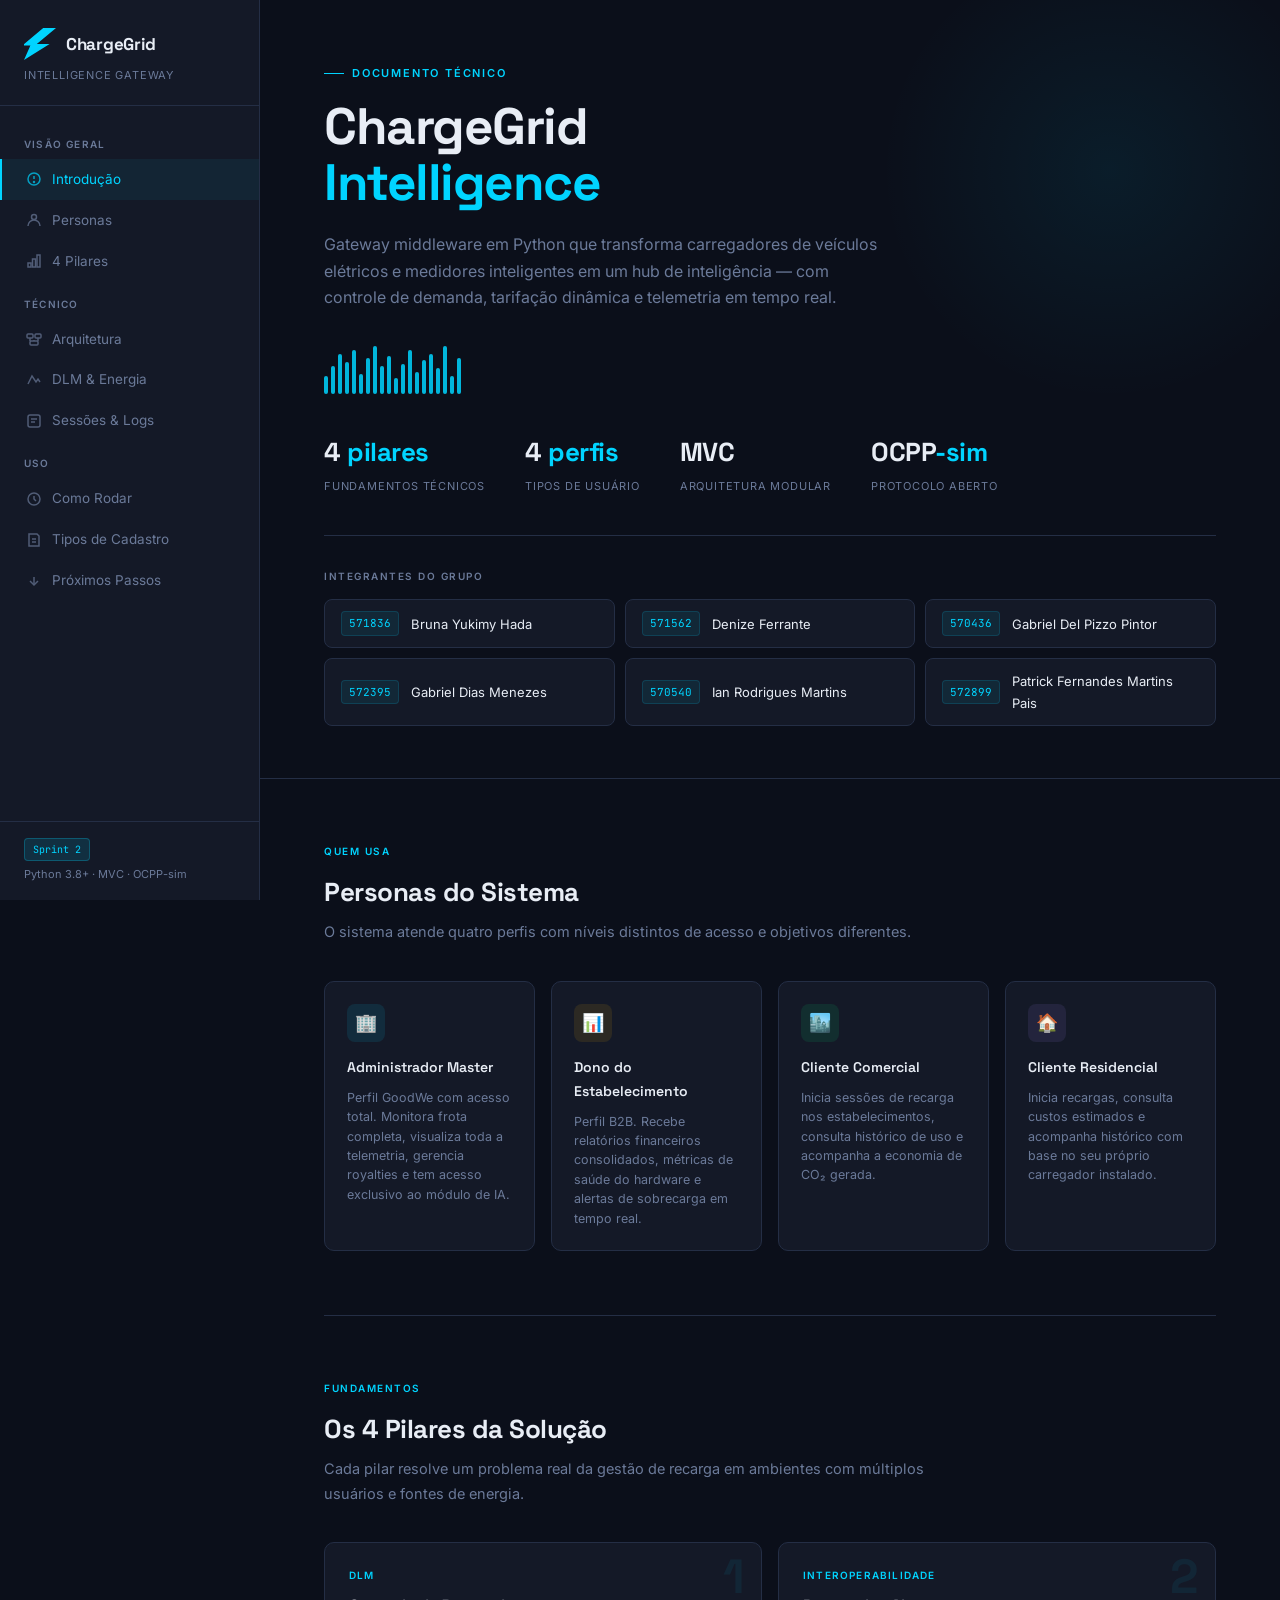
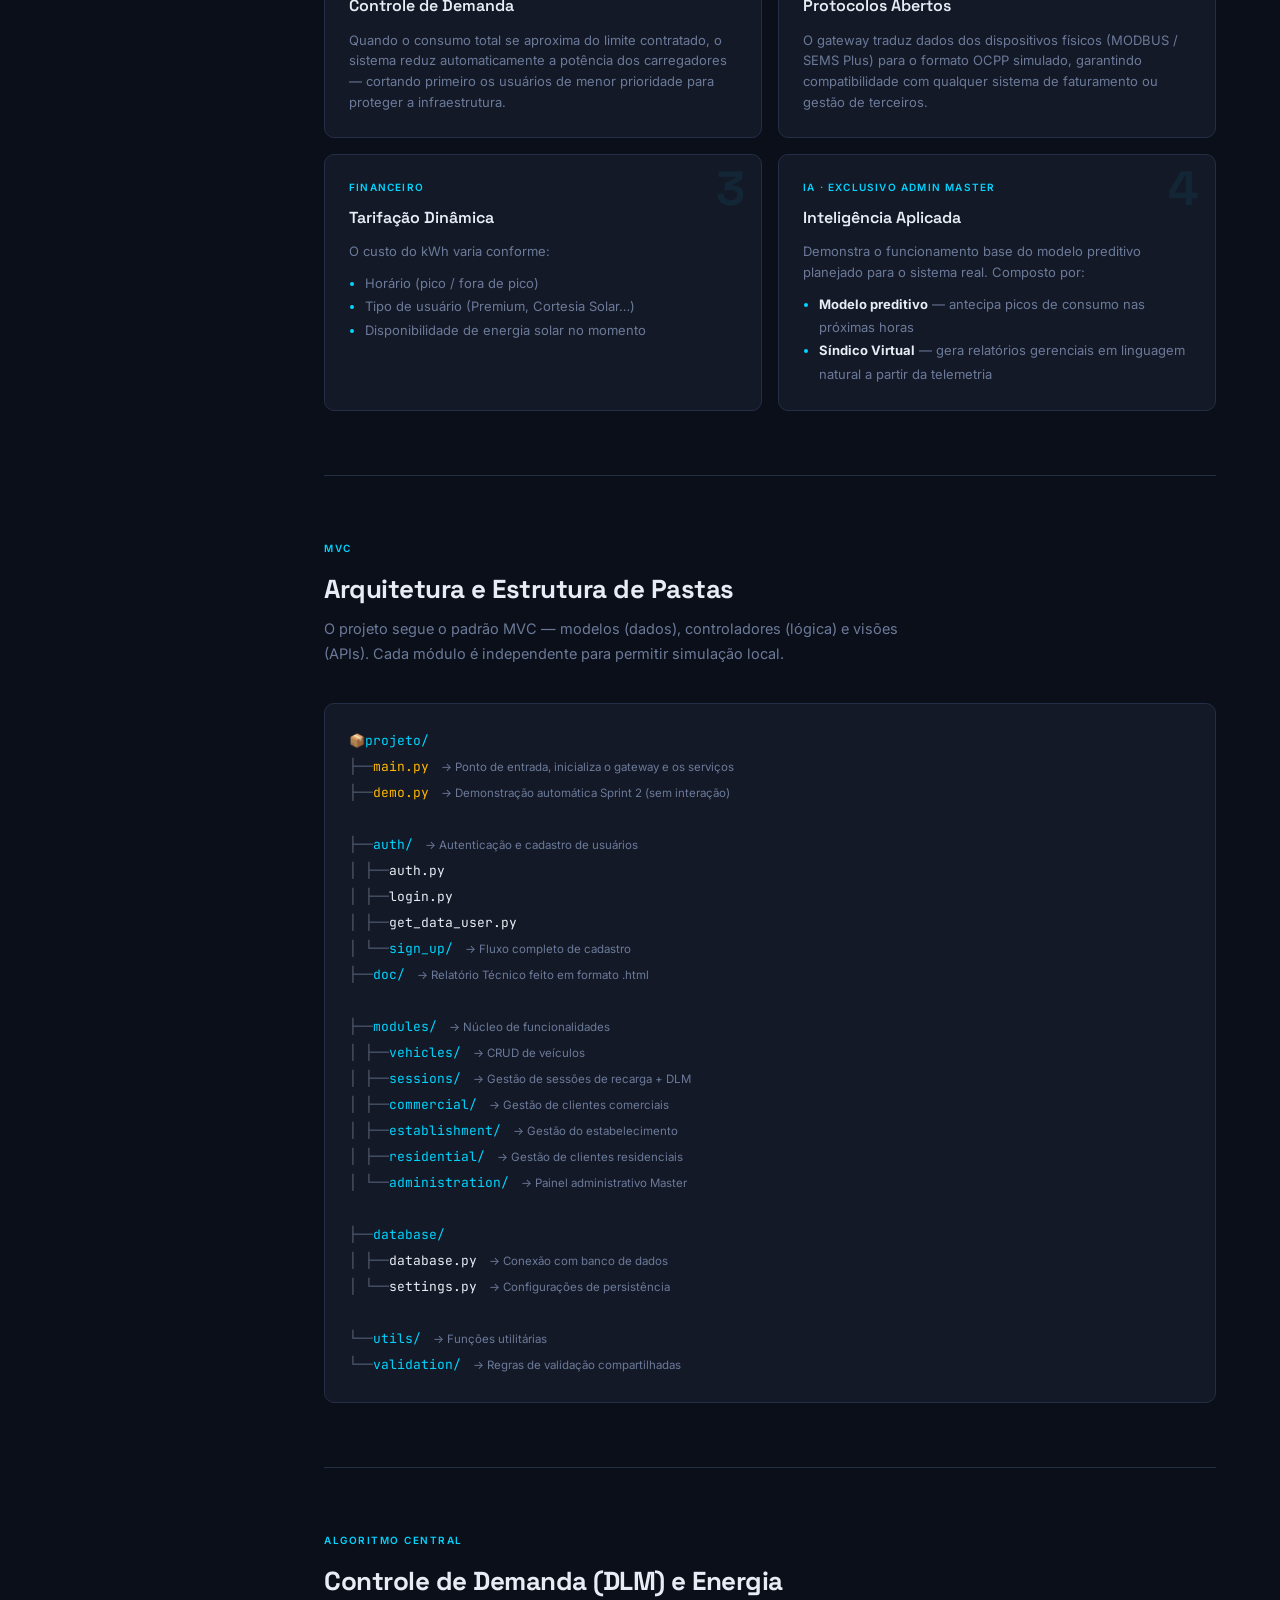
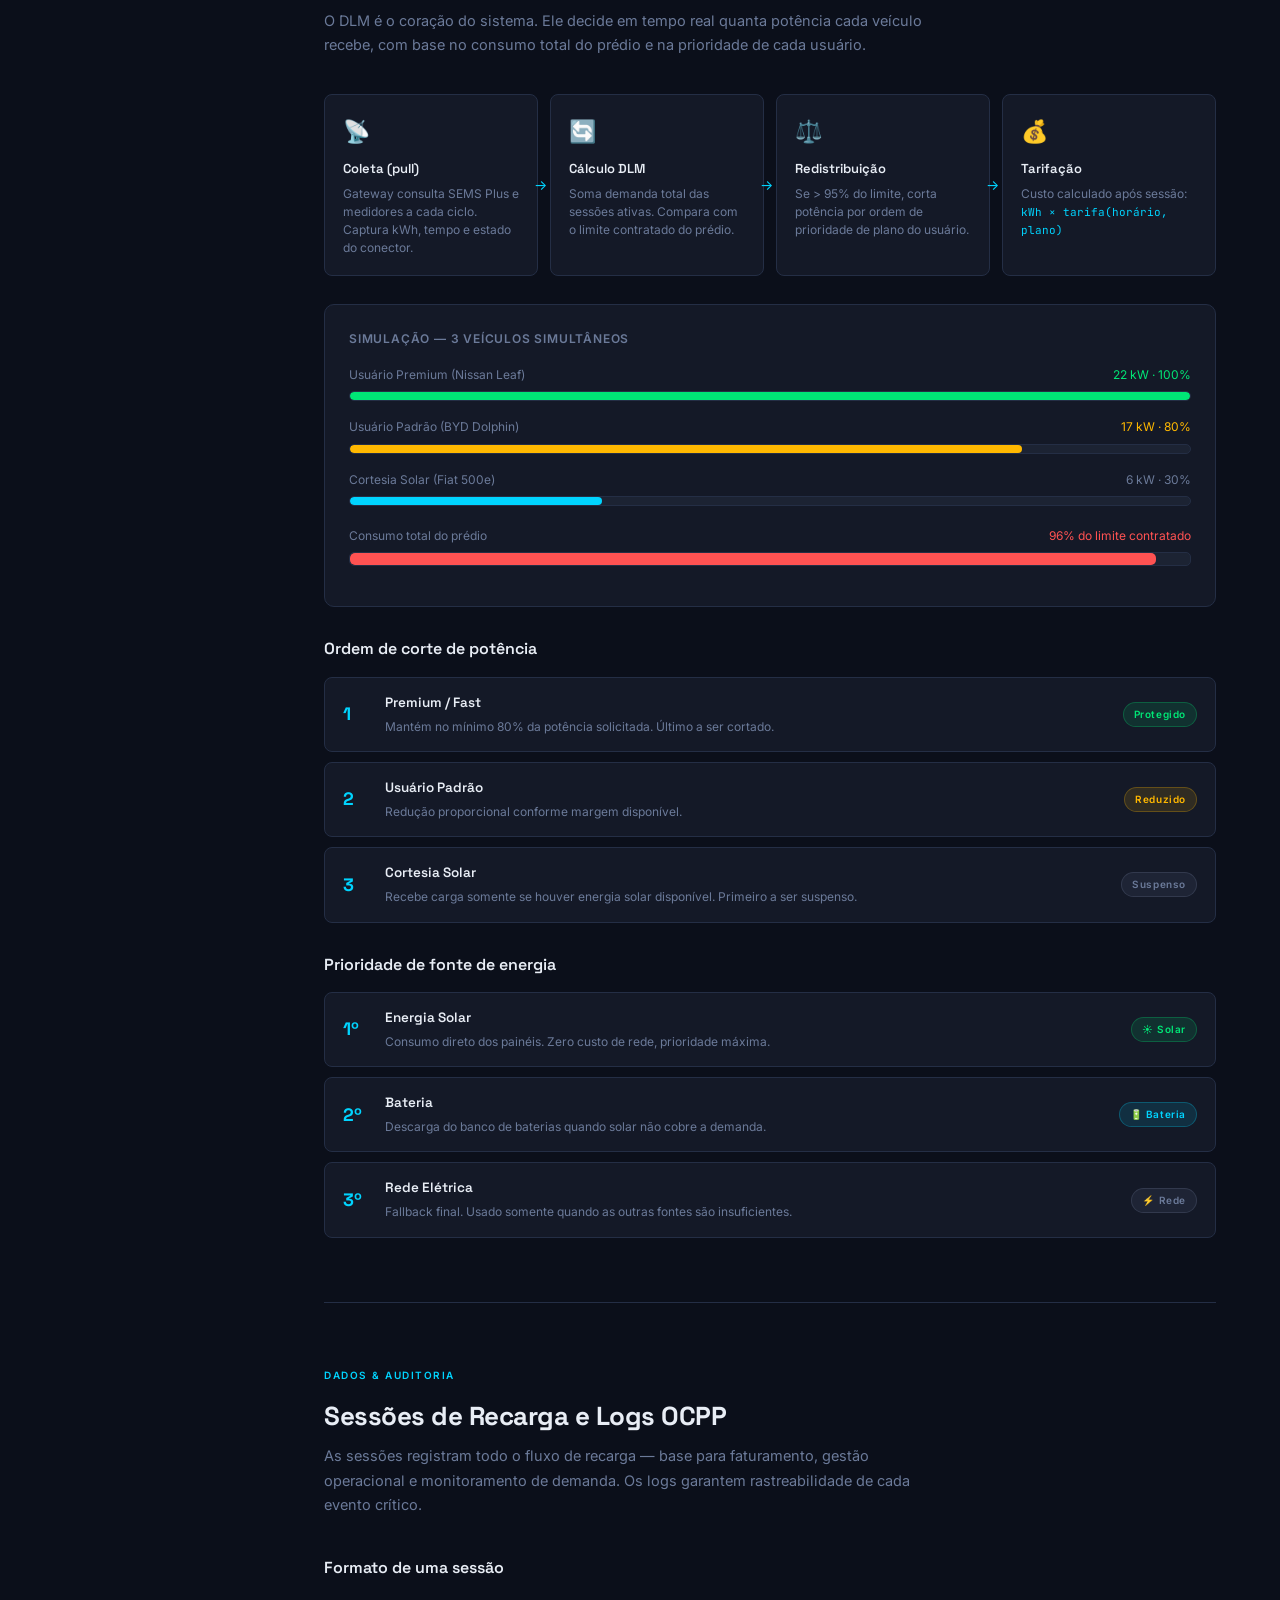
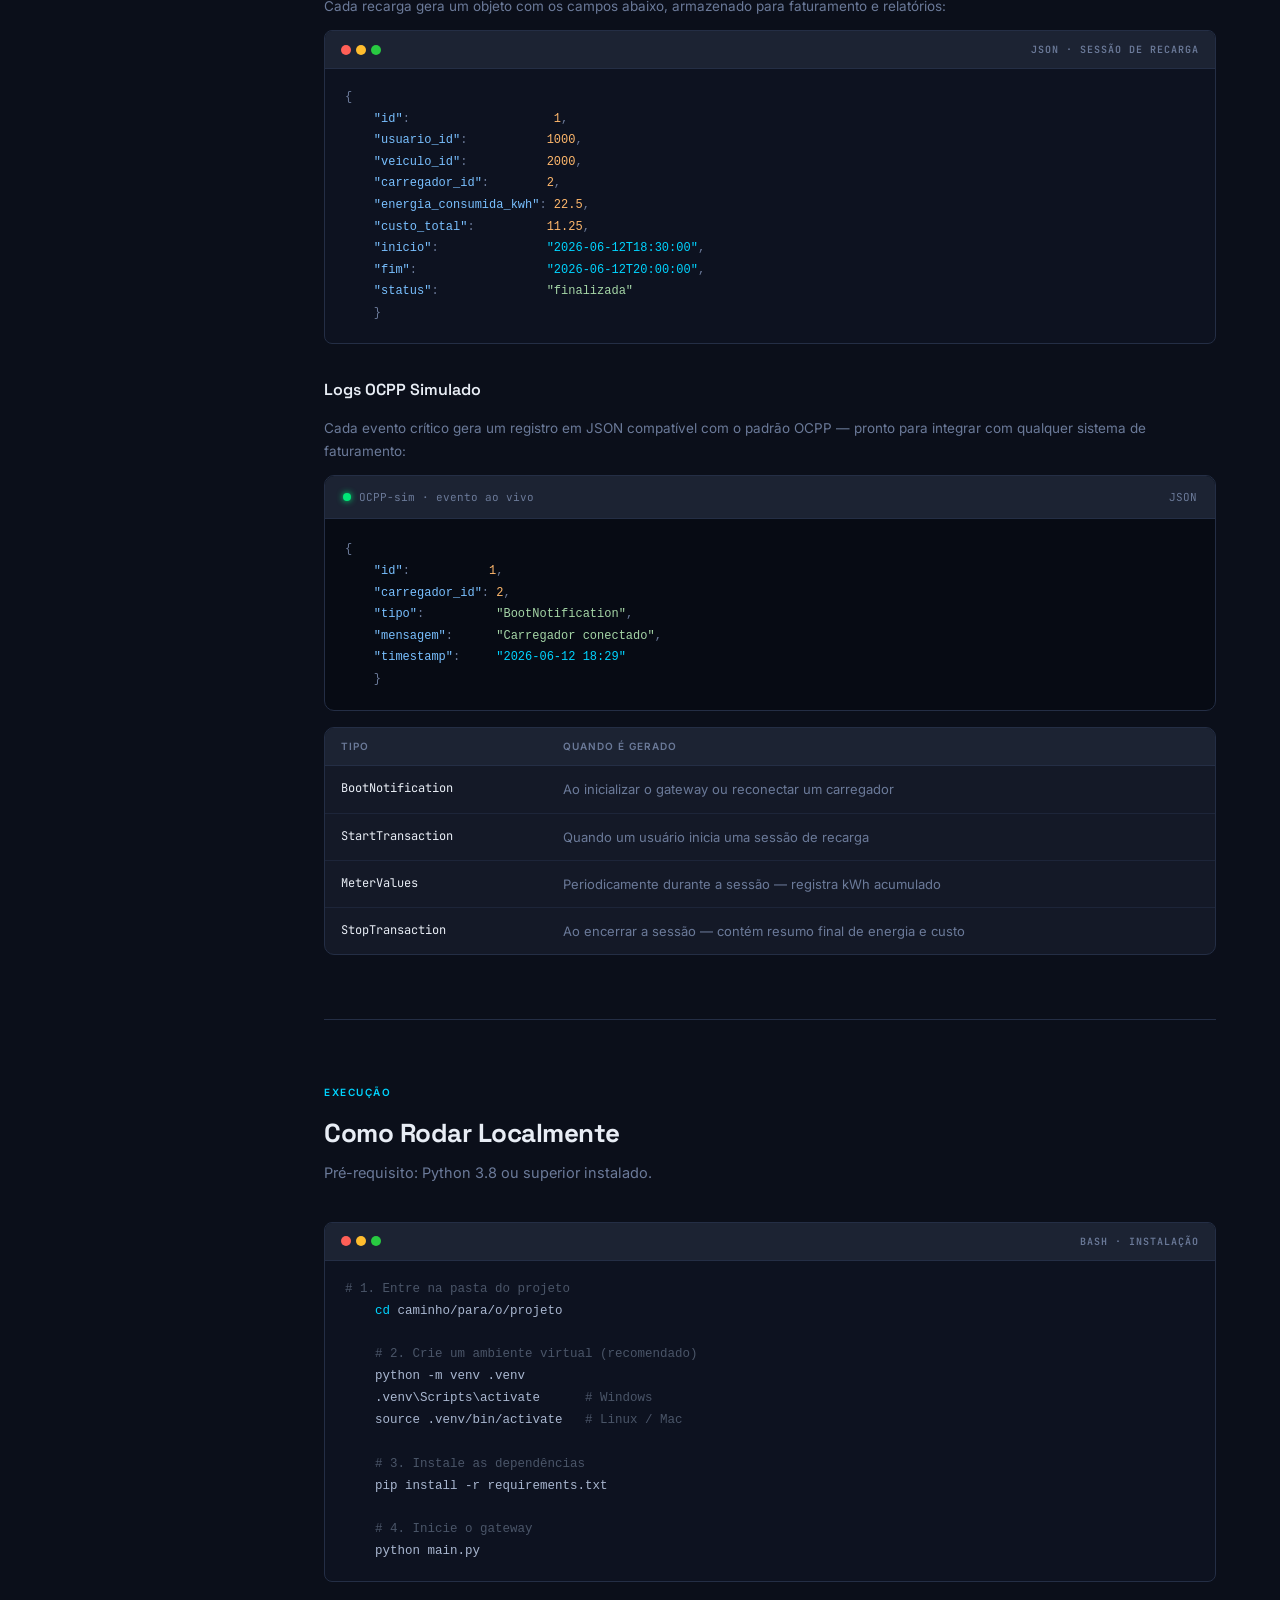
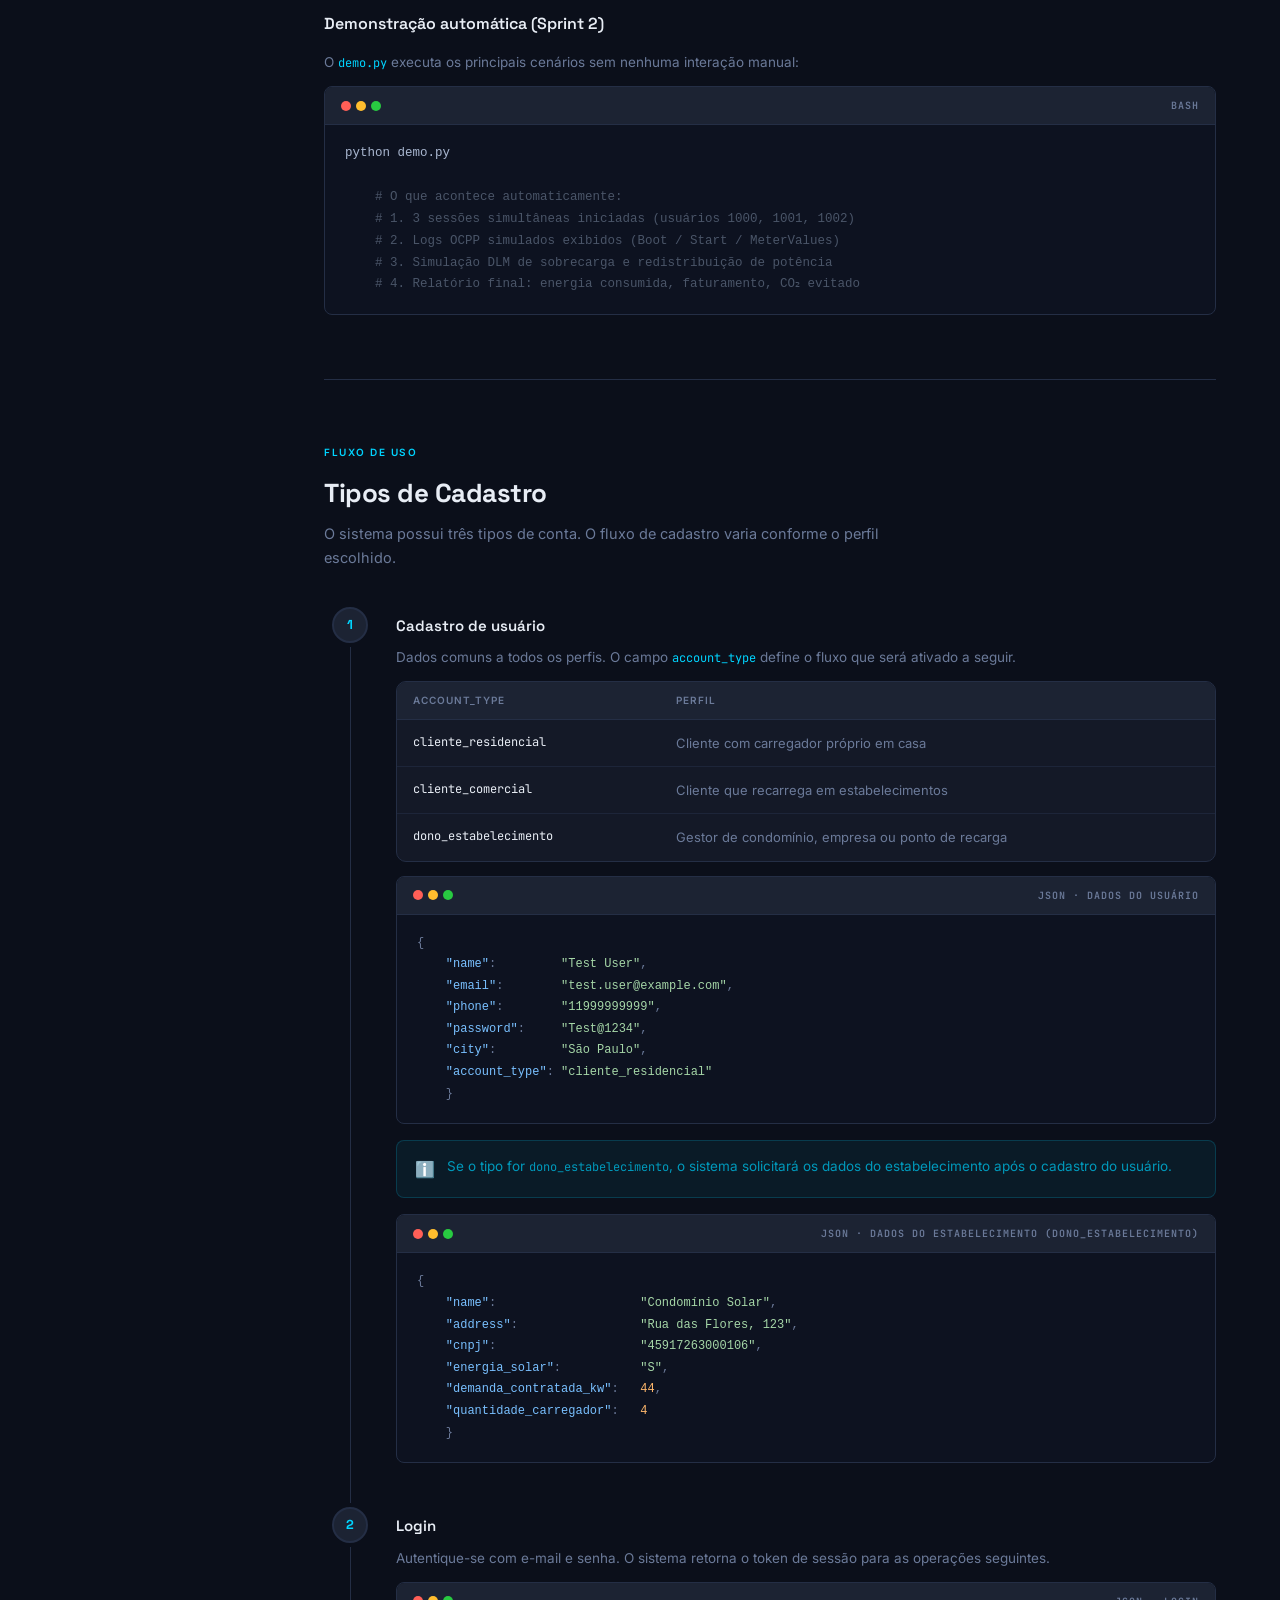
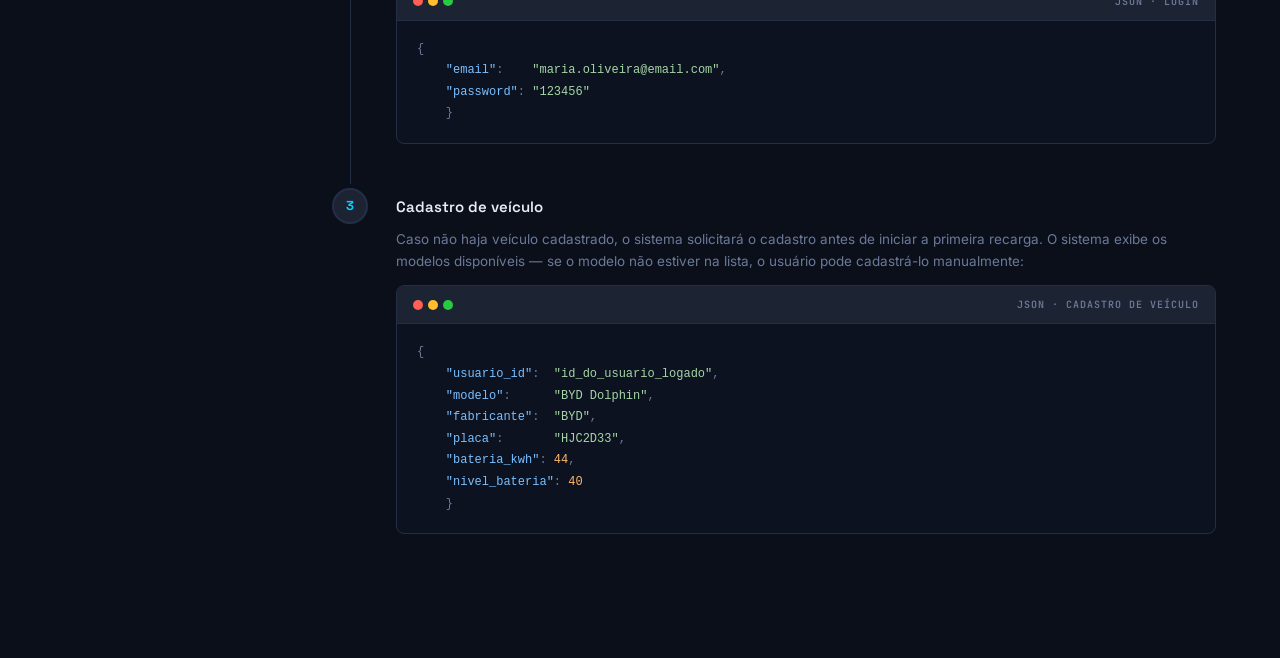
==== commit 900a7380: "Refactor navigation and styling; update Python scripts for clarity - Improved JavaScript for active " ====
--- a/doc/index.html
+++ b/doc/index.html
@@ -42,19 +42,19 @@
         <svg class="nav-icon" viewBox="0 0 16 16" fill="none" stroke="currentColor" stroke-width="1.5"><path d="M2 12L6 4l4 6 2-3 2 3"/></svg>
         DLM & Energia
         </a>
-        <a href="#logs" class="nav-item">
+        <a href="#sessions" class="nav-item">
         <svg class="nav-icon" viewBox="0 0 16 16" fill="none" stroke="currentColor" stroke-width="1.5"><rect x="2" y="2" width="12" height="12" rx="2"/><line x1="5" y1="6" x2="11" y2="6"/><line x1="5" y1="9" x2="9" y2="9"/></svg>
-        Logs OCPP
+        Sessões & Logs
         </a>
 
         <div class="nav-group-label">Uso</div>
         <a href="#howto" class="nav-item">
         <svg class="nav-icon" viewBox="0 0 16 16" fill="none" stroke="currentColor" stroke-width="1.5"><circle cx="8" cy="8" r="6"/><polyline points="8 5 8 8 10 10"/></svg>
-        Passo a Passo
-        </a>
-        <a href="#reference" class="nav-item">
+        Como Rodar
+        </a>
+        <a href="#cadastro" class="nav-item">
         <svg class="nav-icon" viewBox="0 0 16 16" fill="none" stroke="currentColor" stroke-width="1.5"><path d="M3 2h8l2 2v10H3V2z"/><line x1="6" y1="7" x2="10" y2="7"/><line x1="6" y1="10" x2="10" y2="10"/></svg>
-        Referência de Arquivos
+        Tipos de Cadastro
         </a>
         <a href="#next" class="nav-item">
         <svg class="nav-icon" viewBox="0 0 16 16" fill="none" stroke="currentColor" stroke-width="1.5"><polyline points="4 8 8 12 12 8"/><line x1="8" y1="4" x2="8" y2="12"/></svg>
@@ -79,7 +79,6 @@
         Gateway middleware em Python que transforma carregadores de veículos elétricos e medidores inteligentes em um hub de inteligência — com controle de demanda, tarifação dinâmica e telemetria em tempo real.
         </p>
 
-        <!-- Pulse bar — signature element -->
         <div class="pulse-bar" aria-hidden="true">
         <span style="animation-delay:.00s;height:18px"></span>
         <span style="animation-delay:.07s;height:28px"></span>
@@ -109,8 +108,8 @@
             <span class="stat-label">Fundamentos técnicos</span>
         </div>
         <div class="stat">
-            <span class="stat-value">3<span> personas</span></span>
-            <span class="stat-label">Perfis de usuário</span>
+            <span class="stat-value">4<span> perfis</span></span>
+            <span class="stat-label">Tipos de usuário</span>
         </div>
         <div class="stat">
             <span class="stat-value">MVC<span></span></span>
@@ -143,23 +142,28 @@
         <section class="section" id="personas">
         <div class="section-eyebrow">Quem usa</div>
         <h2>Personas do Sistema</h2>
-        <p class="section-intro">O sistema atende três perfis com níveis distintos de acesso e objetivos diferentes.</p>
+        <p class="section-intro">O sistema atende quatro perfis com níveis distintos de acesso e objetivos diferentes.</p>
 
         <div class="personas">
             <div class="persona-card">
             <div class="persona-icon" style="background:rgba(0,212,255,.1);">🏢</div>
             <h3>Administrador Master</h3>
-            <p>Perfil GoodWe com acesso total. Monitora a frota completa, visualiza toda a telemetria e gerencia royalties entre estabelecimentos.</p>
+            <p>Perfil GoodWe com acesso total. Monitora frota completa, visualiza toda a telemetria, gerencia royalties e tem acesso exclusivo ao módulo de IA.</p>
             </div>
             <div class="persona-card">
             <div class="persona-icon" style="background:rgba(255,184,0,.1);">📊</div>
-            <h3>Gestor do Estabelecimento</h3>
+            <h3>Dono do Estabelecimento</h3>
             <p>Perfil B2B. Recebe relatórios financeiros consolidados, métricas de saúde do hardware e alertas de sobrecarga em tempo real.</p>
             </div>
             <div class="persona-card">
-            <div class="persona-icon" style="background:rgba(0,230,118,.1);">⚡</div>
-            <h3>Cliente Final</h3>
-            <p>Inicia sessões de recarga via RFID, consulta o custo estimado em tempo real, acessa histórico de sessões e acompanha a economia de CO₂ gerada.</p>
+            <div class="persona-icon" style="background:rgba(0,230,118,.1);">🏙️</div>
+            <h3>Cliente Comercial</h3>
+            <p>Inicia sessões de recarga nos estabelecimentos, consulta histórico de uso e acompanha a economia de CO₂ gerada.</p>
+            </div>
+            <div class="persona-card">
+            <div class="persona-icon" style="background:rgba(167,139,250,.1);">🏠</div>
+            <h3>Cliente Residencial</h3>
+            <p>Inicia recargas, consulta custos estimados e acompanha histórico com base no seu próprio carregador instalado.</p>
             </div>
         </div>
         </section>
@@ -175,25 +179,34 @@
             <div class="pillar-num">1</div>
             <div class="pillar-label">DLM</div>
             <h3>Controle de Demanda</h3>
-            <p>Quando o consumo total se aproxima do limite contratado do prédio, o sistema reduz automaticamente a potência dos carregadores — cortando primeiro os usuários de menor prioridade para proteger a infraestrutura.</p>
+            <p>Quando o consumo total se aproxima do limite contratado, o sistema reduz automaticamente a potência dos carregadores — cortando primeiro os usuários de menor prioridade para proteger a infraestrutura.</p>
             </div>
             <div class="pillar">
             <div class="pillar-num">2</div>
             <div class="pillar-label">Interoperabilidade</div>
             <h3>Protocolos Abertos</h3>
-            <p>O gateway traduz dados dos dispositivos físicos (MODBUS / SEMS Plus) para o formato OCPP simulado, garantindo que qualquer sistema de faturamento ou gestão possa consumir os dados sem adaptações.</p>
+            <p>O gateway traduz dados dos dispositivos físicos (MODBUS / SEMS Plus) para o formato OCPP simulado, garantindo compatibilidade com qualquer sistema de faturamento ou gestão de terceiros.</p>
             </div>
             <div class="pillar">
             <div class="pillar-num">3</div>
             <div class="pillar-label">Financeiro</div>
             <h3>Tarifação Dinâmica</h3>
-            <p>O custo do kWh é calculado em tempo real considerando o horário (pico / fora de pico), o tipo de plano do usuário e a disponibilidade de energia solar no momento da sessão.</p>
+            <p>O custo do kWh varia conforme:</p>
+            <ul>
+                <li>Horário (pico / fora de pico)</li>
+                <li>Tipo de usuário (Premium, Cortesia Solar…)</li>
+                <li>Disponibilidade de energia solar no momento</li>
+            </ul>
             </div>
             <div class="pillar">
             <div class="pillar-num">4</div>
-            <div class="pillar-label">IA</div>
+            <div class="pillar-label">IA · Exclusivo Admin Master</div>
             <h3>Inteligência Aplicada</h3>
-            <p>Modelo preditivo antecipa picos de consumo nas próximas horas. O Síndico Virtual converte telemetria bruta em relatórios gerenciais em linguagem natural para gestores do estabelecimento.</p>
+            <p>Demonstra o funcionamento base do modelo preditivo planejado para o sistema real. Composto por:</p>
+            <ul>
+                <li><strong style="color:var(--text)">Modelo preditivo</strong> — antecipa picos de consumo nas próximas horas</li>
+                <li><strong style="color:var(--text)">Síndico Virtual</strong> — gera relatórios gerenciais em linguagem natural a partir da telemetria</li>
+            </ul>
             </div>
         </div>
         </section>
@@ -205,31 +218,30 @@
         <p class="section-intro">O projeto segue o padrão MVC — modelos (dados), controladores (lógica) e visões (APIs). Cada módulo é independente para permitir simulação local.</p>
 
         <div class="file-tree">
-            <div class="tree-row"><span style="color:#4A5568">📦 </span><span class="folder">ecoVolt/</span></div>
+            <div class="tree-row"><span style="color:#4A5568">📦 </span><span class="folder">projeto/</span></div>
             <div class="tree-row"><span style="color:#4A5568">├── </span><span class="special">main.py</span><span class="fdesc">→ Ponto de entrada, inicializa o gateway e os serviços</span></div>
             <div class="tree-row"><span style="color:#4A5568">├── </span><span class="special">demo.py</span><span class="fdesc">→ Demonstração automática Sprint 2 (sem interação)</span></div>
             <div class="tree-row">&nbsp;</div>
             <div class="tree-row"><span style="color:#4A5568">├── </span><span class="folder">auth/</span><span class="fdesc">→ Autenticação e cadastro de usuários</span></div>
-            <div class="tree-row"><span style="color:#4A5568">│   ├── </span><span class="fname">auth.py</span><span class="fdesc">→ Controle de sessão e validação de token</span></div>
-            <div class="tree-row"><span style="color:#4A5568">│   ├── </span><span class="fname">login.py</span><span class="fdesc">→ Autenticação por e-mail / senha</span></div>
-            <div class="tree-row"><span style="color:#4A5568">│   ├── </span><span class="fname">get_data_user.py</span><span class="fdesc">→ Consulta dados do usuário por ID</span></div>
+            <div class="tree-row"><span style="color:#4A5568">│   ├── </span><span class="fname">auth.py</span></div>
+            <div class="tree-row"><span style="color:#4A5568">│   ├── </span><span class="fname">login.py</span></div>
+            <div class="tree-row"><span style="color:#4A5568">│   ├── </span><span class="fname">get_data_user.py</span></div>
             <div class="tree-row"><span style="color:#4A5568">│   └── </span><span class="folder">sign_up/</span><span class="fdesc">→ Fluxo completo de cadastro</span></div>
-        
-            <div class="tree-row"><span style="color:#4A5568">├── </span><span class="folder">doc/</span><span class="fdesc">→ Relatório Técnico em html</span></div>
-
+            <div class="tree-row"><span style="color:#4A5568">├── </span><span class="folder">doc/</span><span class="fdesc">→ Relatório Técnico feito em formato .html</span></div>
             <div class="tree-row">&nbsp;</div>
             <div class="tree-row"><span style="color:#4A5568">├── </span><span class="folder">modules/</span><span class="fdesc">→ Núcleo de funcionalidades</span></div>
-            <div class="tree-row"><span style="color:#4A5568">│   ├── </span><span class="folder">vehicles/</span><span class="fdesc">→ CRUD completo de veículos</span></div>
+            <div class="tree-row"><span style="color:#4A5568">│   ├── </span><span class="folder">vehicles/</span><span class="fdesc">→ CRUD de veículos</span></div>
             <div class="tree-row"><span style="color:#4A5568">│   ├── </span><span class="folder">sessions/</span><span class="fdesc">→ Gestão de sessões de recarga + DLM</span></div>
-            <div class="tree-row"><span style="color:#4A5568">│   ├── </span><span class="folder">commercial/</span><span class="fdesc">→ Tarifação e faturamento dinâmico</span></div>
-            <div class="tree-row"><span style="color:#4A5568">│   ├── </span><span class="folder">establishment/</span><span class="fdesc">→ Configurações do estabelecimento</span></div>
-            <div class="tree-row"><span style="color:#4A5568">│   └── </span><span class="folder">administration/</span><span class="fdesc">→ Painel administrativo GoodWe</span></div>
+            <div class="tree-row"><span style="color:#4A5568">│   ├── </span><span class="folder">commercial/</span><span class="fdesc">→ Gestão de clientes comerciais</span></div>
+            <div class="tree-row"><span style="color:#4A5568">│   ├── </span><span class="folder">establishment/</span><span class="fdesc">→ Gestão do estabelecimento</span></div>
+            <div class="tree-row"><span style="color:#4A5568">│   ├── </span><span class="folder">residential/</span><span class="fdesc">→ Gestão de clientes residenciais</span></div>
+            <div class="tree-row"><span style="color:#4A5568">│   └── </span><span class="folder">administration/</span><span class="fdesc">→ Painel administrativo Master</span></div>
             <div class="tree-row">&nbsp;</div>
             <div class="tree-row"><span style="color:#4A5568">├── </span><span class="folder">database/</span></div>
             <div class="tree-row"><span style="color:#4A5568">│   ├── </span><span class="fname">database.py</span><span class="fdesc">→ Conexão com banco de dados</span></div>
             <div class="tree-row"><span style="color:#4A5568">│   └── </span><span class="fname">settings.py</span><span class="fdesc">→ Configurações de persistência</span></div>
             <div class="tree-row">&nbsp;</div>
-            <div class="tree-row"><span style="color:#4A5568">└── </span><span class="folder">utils/</span></div>
+            <div class="tree-row"><span style="color:#4A5568">└── </span><span class="folder">utils/</span><span class="fdesc">→ Funções utilitárias</span></div>
             <div class="tree-row"><span style="color:#4A5568">    └── </span><span class="folder">validation/</span><span class="fdesc">→ Regras de validação compartilhadas</span></div>
         </div>
         </section>
@@ -240,7 +252,6 @@
         <h2>Controle de Demanda (DLM) e Energia</h2>
         <p class="section-intro">O DLM é o coração do sistema. Ele decide em tempo real quanta potência cada veículo recebe, com base no consumo total do prédio e na prioridade de cada usuário.</p>
 
-        <!-- Flow -->
         <div class="flow-grid" style="margin-bottom: 28px;">
             <div class="flow-card">
             <div class="flow-icon">📡</div>
@@ -255,7 +266,7 @@
             <div class="flow-card">
             <div class="flow-icon">⚖️</div>
             <h4>Redistribuição</h4>
-            <p>Se &gt; 95% do limite, corta potência por ordem de prioridade de plano de usuário.</p>
+            <p>Se &gt; 95% do limite, corta potência por ordem de prioridade de plano do usuário.</p>
             </div>
             <div class="flow-card">
             <div class="flow-icon">💰</div>
@@ -264,10 +275,9 @@
             </div>
         </div>
 
-        <!-- DLM visual bars -->
+        <!-- Simulation bars -->
         <div class="dlm-visual" style="margin-bottom: 24px;">
             <p style="font-size:12px;font-weight:600;letter-spacing:.8px;text-transform:uppercase;color:var(--muted);margin-bottom:16px;">Simulação — 3 Veículos Simultâneos</p>
-
             <div class="dlm-bar-wrap">
             <div class="dlm-bar-label"><span>Usuário Premium (Nissan Leaf)</span><span style="color:var(--green)">22 kW · 100%</span></div>
             <div class="dlm-bar-track"><div class="dlm-bar-fill fill-green" style="width:100%"></div></div>
@@ -281,13 +291,12 @@
             <div class="dlm-bar-track"><div class="dlm-bar-fill fill-cyan" style="width:30%"></div></div>
             </div>
             <div class="dlm-bar-wrap" style="margin-top:20px;">
-            <div class="dlm-bar-label"><span>Consumo total do prédio</span><span style="color:#FF5252">96% do limite</span></div>
+            <div class="dlm-bar-label"><span>Consumo total do prédio</span><span style="color:#FF5252">96% do limite contratado</span></div>
             <div class="dlm-bar-track" style="height:14px;"><div class="dlm-bar-fill fill-red" style="width:96%"></div></div>
             </div>
         </div>
 
-        <!-- Priority -->
-        <h3 style="font-family:var(--font-display);font-size:16px;font-weight:600;margin-bottom:16px;color:var(--text);">Ordem de prioridade de corte</h3>
+        <h3 class="sub-h">Ordem de corte de potência</h3>
         <div class="priority-list" style="margin-bottom: 28px;">
             <div class="priority-row">
             <div class="pri-num">1</div>
@@ -306,8 +315,7 @@
             </div>
         </div>
 
-        <!-- Energy priority -->
-        <h3 style="font-family:var(--font-display);font-size:16px;font-weight:600;margin-bottom:16px;color:var(--text);">Prioridade de fonte de energia</h3>
+        <h3 class="sub-h">Prioridade de fonte de energia</h3>
         <div class="priority-list">
             <div class="priority-row">
             <div class="pri-num">1º</div>
@@ -325,35 +333,36 @@
             <span class="pri-badge badge-gray">⚡ Rede</span>
             </div>
         </div>
-
-        <!-- Pseudo-code -->
-        <div style="margin-top: 28px;">
-            <div class="code-block">
+        </section>
+
+        <!-- SESSIONS & LOGS -->
+        <section class="section" id="sessions">
+        <div class="section-eyebrow">Dados & Auditoria</div>
+        <h2>Sessões de Recarga e Logs OCPP</h2>
+        <p class="section-intro">As sessões registram todo o fluxo de recarga — base para faturamento, gestão operacional e monitoramento de demanda. Os logs garantem rastreabilidade de cada evento crítico.</p>
+
+        <h3 class="sub-h">Formato de uma sessão</h3>
+        <p style="font-size:13.5px;color:var(--muted);margin-bottom:12px;">Cada recarga gera um objeto com os campos abaixo, armazenado para faturamento e relatórios:</p>
+        <div class="code-block">
             <div class="code-header">
-                <div class="code-dots"><span></span><span></span><span></span></div>
-                <span class="code-lang">python · balanceador DLM</span>
-            </div>
-            <div class="code-body"><pre><span class="cm"># Entrada: sessões ativas, limite contratado, prioridades dos planos</span>
-    <span class="kw">def</span> <span class="fn">distribuir_potencia</span>(sessoes, limite_kw, prioridades):
-        demanda_total = <span class="fn">sum</span>(s.requested_kw <span class="kw">for</span> s <span class="kw">in</span> sessoes)
-
-        <span class="kw">if</span> demanda_total &lt;= limite_kw:
-            <span class="fn">alocar_potencia_normal</span>(sessoes)
-        <span class="kw">else</span>:
-            <span class="cm"># Cortar primeiro os usuários sem prioridade</span>
-            sessoes_ord = <span class="fn">ordenar_por_prioridade</span>(sessoes, prioridades)
-            <span class="fn">reduzir_para_encaixar</span>(sessoes_ord, limite_kw)
-
-        <span class="kw">return</span> sessoes  <span class="cm"># com `allocated_kw` atualizado</span></pre></div>
-            </div>
-        </div>
-        </section>
-
-        <!-- LOGS -->
-        <section class="section" id="logs">
-        <div class="section-eyebrow">Auditoria</div>
-        <h2>Logs OCPP Simulado</h2>
-        <p class="section-intro">Cada evento crítico gera um registro em JSON compatível com o padrão OCPP — pronto para integrar com qualquer sistema de faturamento.</p>
+            <div class="code-dots"><span></span><span></span><span></span></div>
+            <span class="code-lang">json · sessão de recarga</span>
+            </div>
+            <div class="log-body" style="padding:18px 20px;"><pre>{
+    <span class="log-key">"id"</span>:                    <span class="log-num">1</span>,
+    <span class="log-key">"usuario_id"</span>:           <span class="log-num">1000</span>,
+    <span class="log-key">"veiculo_id"</span>:           <span class="log-num">2000</span>,
+    <span class="log-key">"carregador_id"</span>:        <span class="log-num">2</span>,
+    <span class="log-key">"energia_consumida_kwh"</span>: <span class="log-num">22.5</span>,
+    <span class="log-key">"custo_total"</span>:          <span class="log-num">11.25</span>,
+    <span class="log-key">"inicio"</span>:               <span class="log-ts">"2026-06-12T18:30:00"</span>,
+    <span class="log-key">"fim"</span>:                  <span class="log-ts">"2026-06-12T20:00:00"</span>,
+    <span class="log-key">"status"</span>:               <span class="log-str">"finalizada"</span>
+    }</pre></div>
+        </div>
+
+        <h3 class="sub-h" style="margin-top:32px;">Logs OCPP Simulado</h3>
+        <p style="font-size:13.5px;color:var(--muted);margin-bottom:12px;">Cada evento crítico gera um registro em JSON compatível com o padrão OCPP — pronto para integrar com qualquer sistema de faturamento:</p>
 
         <div class="log-block">
             <div class="log-header">
@@ -362,22 +371,18 @@
             <span style="margin-left:auto">JSON</span>
             </div>
             <div class="log-body"><pre>{
-    <span class="log-key">"messageType"</span>: <span class="log-str">"StartTransaction"</span>,
-    <span class="log-key">"timestamp"</span>:   <span class="log-ts">"2026-06-15T12:34:56Z"</span>,
-    <span class="log-key">"connectorId"</span>: <span class="log-num">1</span>,
-    <span class="log-key">"transactionId"</span>: <span class="log-str">"tx-12345"</span>,
-    <span class="log-key">"meterValue"</span>:  <span class="log-num">12.34</span>,
-    <span class="log-key">"userId"</span>:       <span class="log-str">"u-987"</span>,
-    <span class="log-key">"notes"</span>:        <span class="log-str">"simulated"</span>
+    <span class="log-key">"id"</span>:           <span class="log-num">1</span>,
+    <span class="log-key">"carregador_id"</span>: <span class="log-num">2</span>,
+    <span class="log-key">"tipo"</span>:          <span class="log-str">"BootNotification"</span>,
+    <span class="log-key">"mensagem"</span>:      <span class="log-str">"Carregador conectado"</span>,
+    <span class="log-key">"timestamp"</span>:     <span class="log-ts">"2026-06-12 18:29"</span>
     }</pre></div>
         </div>
 
         <div style="margin-top:16px;">
             <div class="table-wrap">
             <table class="data-table">
-                <thead>
-                <tr><th>messageType</th><th>Quando é gerado</th></tr>
-                </thead>
+                <thead><tr><th>tipo</th><th>Quando é gerado</th></tr></thead>
                 <tbody>
                 <tr><td>BootNotification</td><td>Ao inicializar o gateway ou reconectar um carregador</td></tr>
                 <tr><td>StartTransaction</td><td>Quando um usuário inicia uma sessão de recarga</td></tr>
@@ -389,49 +394,57 @@
         </div>
         </section>
 
-        <!-- HOW TO -->
+        <!-- HOW TO RUN -->
         <section class="section" id="howto">
-        <div class="section-eyebrow">Guia de Uso</div>
-        <h2>Passo a Passo — Como Usar</h2>
-        <p class="section-intro">Siga esta ordem: primeiro instale, depois crie um usuário, e só então cadastre veículos e inicie sessões.</p>
-
-        <div class="alert alert-info">
-            <span class="alert-icon">ℹ️</span>
-            <span>Pré-requisito: Python 3.8 ou superior instalado.</span>
-        </div>
-
-        <div class="steps" style="margin-top: 28px;">
-
-            <!-- Step 0 -->
-            <div class="step">
-            <div class="step-left">
-                <div class="step-num">0</div>
-                <div class="step-line"></div>
-            </div>
-            <div class="step-body">
-                <h3>Instalar e iniciar</h3>
-                <p>Clone o projeto, crie um ambiente virtual e instale as dependências.</p>
-                <div class="code-block">
-                <div class="code-header">
-                    <div class="code-dots"><span></span><span></span><span></span></div>
-                    <span class="code-lang">bash</span>
-                </div>
-                <div class="code-body"><pre><span class="cm"># Entrar na pasta do projeto</span>
+        <div class="section-eyebrow">Execução</div>
+        <h2>Como Rodar Localmente</h2>
+        <p class="section-intro">Pré-requisito: Python 3.8 ou superior instalado.</p>
+
+        <div class="code-block">
+            <div class="code-header">
+            <div class="code-dots"><span></span><span></span><span></span></div>
+            <span class="code-lang">bash · instalação</span>
+            </div>
+            <div class="code-body"><pre><span class="cm"># 1. Entre na pasta do projeto</span>
     <span class="hl">cd</span> caminho/para/o/projeto
 
-    <span class="cm"># Criar ambiente virtual (recomendado)</span>
+    <span class="cm"># 2. Crie um ambiente virtual (recomendado)</span>
     python -m venv .venv
     .venv\Scripts\activate      <span class="cm"># Windows</span>
     source .venv/bin/activate   <span class="cm"># Linux / Mac</span>
 
-    <span class="cm"># Instalar dependências</span>
+    <span class="cm"># 3. Instale as dependências</span>
     pip install -r requirements.txt
 
-    <span class="cm"># Iniciar o gateway</span>
+    <span class="cm"># 4. Inicie o gateway</span>
     python main.py</pre></div>
-                </div>
-            </div>
-            </div>
+        </div>
+
+        <h3 class="sub-h">Demonstração automática (Sprint 2)</h3>
+        <p style="font-size:13.5px;color:var(--muted);margin-bottom:12px;">O <code style="font-family:var(--font-mono);color:var(--cyan);font-size:12px">demo.py</code> executa os principais cenários sem nenhuma interação manual:</p>
+
+        <div class="code-block">
+            <div class="code-header">
+            <div class="code-dots"><span></span><span></span><span></span></div>
+            <span class="code-lang">bash</span>
+            </div>
+            <div class="code-body"><pre>python demo.py
+
+    <span class="cm"># O que acontece automaticamente:</span>
+    <span class="cm"># 1. 3 sessões simultâneas iniciadas (usuários 1000, 1001, 1002)</span>
+    <span class="cm"># 2. Logs OCPP simulados exibidos (Boot / Start / MeterValues)</span>
+    <span class="cm"># 3. Simulação DLM de sobrecarga e redistribuição de potência</span>
+    <span class="cm"># 4. Relatório final: energia consumida, faturamento, CO₂ evitado</span></pre></div>
+        </div>
+        </section>
+
+        <!-- CADASTRO -->
+        <section class="section" id="cadastro">
+        <div class="section-eyebrow">Fluxo de Uso</div>
+        <h2>Tipos de Cadastro</h2>
+        <p class="section-intro">O sistema possui três tipos de conta. O fluxo de cadastro varia conforme o perfil escolhido.</p>
+
+        <div class="steps">
 
             <!-- Step 1 -->
             <div class="step">
@@ -440,39 +453,53 @@
                 <div class="step-line"></div>
             </div>
             <div class="step-body">
-                <h3>Cadastrar um usuário</h3>
-                <p>Crie um usuário de teste. Anote o <code style="font-family:var(--font-mono);color:var(--cyan);font-size:12px">user_id</code> retornado — ele será necessário nos passos seguintes.</p>
+                <h3>Cadastro de usuário</h3>
+                <p>Dados comuns a todos os perfis. O campo <code style="font-family:var(--font-mono);color:var(--cyan);font-size:12px">account_type</code> define o fluxo que será ativado a seguir.</p>
+
+                <div class="table-wrap" style="margin-bottom:14px;">
+                <table class="data-table">
+                    <thead><tr><th>account_type</th><th>Perfil</th></tr></thead>
+                    <tbody>
+                    <tr><td>cliente_residencial</td><td>Cliente com carregador próprio em casa</td></tr>
+                    <tr><td>cliente_comercial</td><td>Cliente que recarrega em estabelecimentos</td></tr>
+                    <tr><td>dono_estabelecimento</td><td>Gestor de condomínio, empresa ou ponto de recarga</td></tr>
+                    </tbody>
+                </table>
+                </div>
+
                 <div class="code-block">
                 <div class="code-header">
                     <div class="code-dots"><span></span><span></span><span></span></div>
-                    <span class="code-lang">bash</span>
-                </div>
-                <div class="code-body"><pre>python auth/sign_up/sign_up.py \
-    --name <span class="st">"Test User"</span> \
-    --email <span class="st">"test.user@example.com"</span> \
-    --password <span class="st">"Test@1234"</span> \
-    --account-type <span class="st">"resident"</span> \
-    --rfid <span class="st">"RFID-1001"</span> \
-    --phone <span class="st">"+5511999999999"</span></pre></div>
-                </div>
-
-                <div style="margin-top:12px;">
-                <div class="table-wrap">
-                    <table class="data-table">
-                    <thead><tr><th>account_type</th><th>Perfil</th></tr></thead>
-                    <tbody>
-                        <tr><td>resident</td><td>Cliente final / morador</td></tr>
-                        <tr><td>comercial</td><td>Gestor do estabelecimento</td></tr>
-                        <tr><td>admin</td><td>Administrador da plataforma</td></tr>
-                        <tr><td>goodwe</td><td>Administrador Master GoodWe</td></tr>
-                    </tbody>
-                    </table>
-                </div>
-                </div>
-
-                <div class="alert alert-warn" style="margin-top:14px;">
-                <span class="alert-icon">⚠️</span>
-                <span>Campos opcionais: <code style="font-family:var(--font-mono);font-size:12px">phone</code> e <code style="font-family:var(--font-mono);font-size:12px">rfid</code>. Se houver erro de validação, inclua ambos.</span>
+                    <span class="code-lang">json · dados do usuário</span>
+                </div>
+                <div class="log-body" style="padding:18px 20px;"><pre>{
+    <span class="log-key">"name"</span>:         <span class="log-str">"Test User"</span>,
+    <span class="log-key">"email"</span>:        <span class="log-str">"test.user@example.com"</span>,
+    <span class="log-key">"phone"</span>:        <span class="log-str">"11999999999"</span>,
+    <span class="log-key">"password"</span>:     <span class="log-str">"Test@1234"</span>,
+    <span class="log-key">"city"</span>:         <span class="log-str">"São Paulo"</span>,
+    <span class="log-key">"account_type"</span>: <span class="log-str">"cliente_residencial"</span>
+    }</pre></div>
+                </div>
+
+                <div class="alert alert-info">
+                <span class="alert-icon">ℹ️</span>
+                <span>Se o tipo for <code style="font-family:var(--font-mono);font-size:12px">dono_estabelecimento</code>, o sistema solicitará os dados do estabelecimento após o cadastro do usuário.</span>
+                </div>
+
+                <div class="code-block">
+                <div class="code-header">
+                    <div class="code-dots"><span></span><span></span><span></span></div>
+                    <span class="code-lang">json · dados do estabelecimento (dono_estabelecimento)</span>
+                </div>
+                <div class="log-body" style="padding:18px 20px;"><pre>{
+    <span class="log-key">"name"</span>:                    <span class="log-str">"Condomínio Solar"</span>,
+    <span class="log-key">"address"</span>:                 <span class="log-str">"Rua das Flores, 123"</span>,
+    <span class="log-key">"cnpj"</span>:                    <span class="log-str">"45917263000106"</span>,
+    <span class="log-key">"energia_solar"</span>:           <span class="log-str">"S"</span>,
+    <span class="log-key">"demanda_contratada_kw"</span>:   <span class="log-num">44</span>,
+    <span class="log-key">"quantidade_carregador"</span>:   <span class="log-num">4</span>
+    }</pre></div>
                 </div>
             </div>
             </div>
@@ -484,16 +511,17 @@
                 <div class="step-line"></div>
             </div>
             <div class="step-body">
-                <h3>Fazer login</h3>
-                <p>Autentique o usuário criado. O sistema retorna um token de sessão.</p>
+                <h3>Login</h3>
+                <p>Autentique-se com e-mail e senha. O sistema retorna o token de sessão para as operações seguintes.</p>
                 <div class="code-block">
                 <div class="code-header">
                     <div class="code-dots"><span></span><span></span><span></span></div>
-                    <span class="code-lang">bash</span>
-                </div>
-                <div class="code-body"><pre>python auth/login.py \
-    --email <span class="st">"test.user@example.com"</span> \
-    --password <span class="st">"Test@1234"</span></pre></div>
+                    <span class="code-lang">json · login</span>
+                </div>
+                <div class="log-body" style="padding:18px 20px;"><pre>{
+    <span class="log-key">"email"</span>:    <span class="log-str">"maria.oliveira@email.com"</span>,
+    <span class="log-key">"password"</span>: <span class="log-str">"123456"</span>
+    }</pre></div>
                 </div>
             </div>
             </div>
@@ -505,180 +533,31 @@
                 <div class="step-line"></div>
             </div>
             <div class="step-body">
-                <h3>Consultar dados do usuário</h3>
-                <p>Recupera nome, e-mail, tipo de conta e RFID pelo ID.</p>
+                <h3>Cadastro de veículo</h3>
+                <p>Caso não haja veículo cadastrado, o sistema solicitará o cadastro antes de iniciar a primeira recarga. O sistema exibe os modelos disponíveis — se o modelo não estiver na lista, o usuário pode cadastrá-lo manualmente:</p>
                 <div class="code-block">
                 <div class="code-header">
                     <div class="code-dots"><span></span><span></span><span></span></div>
-                    <span class="code-lang">bash</span>
-                </div>
-                <div class="code-body"><pre>python auth/get_data_user.py --user-id <span class="nu">user-0001</span></pre></div>
-                </div>
-            </div>
-            </div>
-
-            <!-- Step 4 -->
-            <div class="step">
-            <div class="step-left">
-                <div class="step-num">4</div>
-                <div class="step-line"></div>
-            </div>
-            <div class="step-body">
-                <h3>Cadastrar um veículo</h3>
-                <p>Associe um veículo ao usuário criado no passo 1.</p>
-                <div class="code-block">
-                <div class="code-header">
-                    <div class="code-dots"><span></span><span></span><span></span></div>
-                    <span class="code-lang">bash</span>
-                </div>
-                <div class="code-body"><pre>python modules/vehicles/register_vehicle.py \
-    --user-id <span class="nu">user-0001</span> \
-    --plate <span class="st">ABC1D23</span> \
-    --model <span class="st">"Leaf 40kWh"</span> \
-    --brand <span class="st">Nissan</span> \
-    --battery_capacity_kwh <span class="nu">40</span></pre></div>
-                </div>
-            </div>
-            </div>
-
-            <!-- Step 5 -->
-            <div class="step">
-            <div class="step-left">
-                <div class="step-num">5</div>
-                <div class="step-line"></div>
-            </div>
-            <div class="step-body">
-                <h3>Atualizar dados do veículo</h3>
-                <p>Edite campos como apelido, placa ou capacidade da bateria.</p>
-                <div class="code-block">
-                <div class="code-header">
-                    <div class="code-dots"><span></span><span></span><span></span></div>
-                    <span class="code-lang">bash</span>
-                </div>
-                <div class="code-body"><pre>python modules/vehicles/update_vehicle.py \
-    --vehicle-id <span class="nu">vehicle-0001</span> \
-    --alias <span class="st">"Carro do João"</span></pre></div>
-                </div>
-            </div>
-            </div>
-
-            <!-- Step 6 -->
-            <div class="step">
-            <div class="step-left">
-                <div class="step-num">6</div>
-                <div class="step-line"></div>
-            </div>
-            <div class="step-body">
-                <h3>Listar veículos</h3>
-                <p>Consulte todos os veículos de um usuário ou busque um específico.</p>
-                <div class="code-block">
-                <div class="code-header">
-                    <div class="code-dots"><span></span><span></span><span></span></div>
-                    <span class="code-lang">bash</span>
-                </div>
-                <div class="code-body"><pre><span class="cm"># Todos os veículos do usuário</span>
-    python modules/vehicles/vehicle_meneger.py --list --user <span class="nu">user-0001</span>
-
-    <span class="cm"># Veículo específico</span>
-    python modules/vehicles/vehicle_meneger.py --vehicle-id <span class="nu">vehicle-0001</span></pre></div>
-                </div>
-            </div>
-            </div>
-
-            <!-- Step 7 -->
-            <div class="step">
-            <div class="step-left">
-                <div class="step-num">7</div>
-                <div class="step-line"></div>
-            </div>
-            <div class="step-body">
-                <h3>Rodar a demonstração completa (Sprint 2)</h3>
-                <p>Executa automaticamente 3 sessões simultâneas, a simulação DLM e o relatório final. Ideal para avaliação.</p>
-                <div class="code-block">
-                <div class="code-header">
-                    <div class="code-dots"><span></span><span></span><span></span></div>
-                    <span class="code-lang">bash</span>
-                </div>
-                <div class="code-body"><pre>python demo.py
-
-    <span class="cm"># O script exibirá automaticamente:</span>
-    <span class="cm"># → 3 sessões ativas (usuários 1000, 1001, 1002)</span>
-    <span class="cm"># → Logs OCPP simulados</span>
-    <span class="cm"># → Redistribuição DLM de sobrecarga</span>
-    <span class="cm"># → Relatório: energia, faturamento, CO₂ evitado</span></pre></div>
+                    <span class="code-lang">json · cadastro de veículo</span>
+                </div>
+                <div class="log-body" style="padding:18px 20px;"><pre>{
+    <span class="log-key">"usuario_id"</span>:  <span class="log-str">"id_do_usuario_logado"</span>,
+    <span class="log-key">"modelo"</span>:      <span class="log-str">"BYD Dolphin"</span>,
+    <span class="log-key">"fabricante"</span>:  <span class="log-str">"BYD"</span>,
+    <span class="log-key">"placa"</span>:       <span class="log-str">"HJC2D33"</span>,
+    <span class="log-key">"bateria_kwh"</span>: <span class="log-num">44</span>,
+    <span class="log-key">"nivel_bateria"</span>: <span class="log-num">40</span>
+    }</pre></div>
                 </div>
             </div>
             </div>
 
         </div><!-- /steps -->
-        </section>
-
-        <!-- REFERENCE -->
-        <section class="section" id="reference">
-        <div class="section-eyebrow">Referência</div>
-        <h2>Arquivos Principais</h2>
-        <p class="section-intro">Mapa rápido dos arquivos mais relevantes para desenvolvimento e avaliação.</p>
-
-        <div class="table-wrap">
-            <table class="data-table">
-            <thead>
-                <tr><th>Arquivo</th><th>Responsabilidade</th></tr>
-            </thead>
-            <tbody>
-                <tr><td>main.py</td><td>Ponto de entrada. Inicializa gateway, serviços e rotinas agendadas.</td></tr>
-                <tr><td>demo.py</td><td>Script de demonstração automática para a Sprint 2.</td></tr>
-                <tr><td>auth/auth.py</td><td>Controle de sessão de usuário e validação de token.</td></tr>
-                <tr><td>auth/login.py</td><td>Autenticação por e-mail e senha.</td></tr>
-                <tr><td>auth/sign_up/</td><td>Fluxo completo de cadastro com captura de tipo de conta.</td></tr>
-                <tr><td>modules/vehicles/register_vehicle.py</td><td>Cadastro de veículo associado a um usuário.</td></tr>
-                <tr><td>modules/vehicles/update_vehicle.py</td><td>Atualização de metadados do veículo.</td></tr>
-                <tr><td>modules/vehicles/vehicle_meneger.py</td><td>Listagem e consulta de veículos.</td></tr>
-                <tr><td>modules/sessions/</td><td>Lógica de sessões de recarga, DLM e relatórios.</td></tr>
-                <tr><td>database/database.py</td><td>Conexão e acesso ao banco de dados.</td></tr>
-                <tr><td>database/settings.py</td><td>Configurações de persistência e ambiente.</td></tr>
-                <tr><td>utils/validation/</td><td>Regras de validação usadas por auth e vehicles.</td></tr>
-            </tbody>
-            </table>
-        </div>
-        </section>
-
-        <!-- NEXT STEPS -->
-        <section class="section" id="next">
-        <div class="section-eyebrow">Sprint 2</div>
-        <h2>Próximos Passos</h2>
-        <p class="section-intro">Itens planejados para a entrega da Sprint 2.</p>
-
-        <div class="checklist">
-            <div class="check-item">
-            <div class="check-box"></div>
-            <p><strong>Simulação completa com 3+ sessões</strong> — Scripts que disparam sessões simultâneas com planos distintos (Premium, Padrão, Cortesia Solar) e imprimem a redistribuição DLM.</p>
-            </div>
-            <div class="check-item">
-            <div class="check-box"></div>
-            <p><strong>Testes automatizados (pytest)</strong> — Cobertura dos fluxos de auth e vehicles com casos de sucesso e falha.</p>
-            </div>
-            <div class="check-item">
-            <div class="check-box"></div>
-            <p><strong>Módulo de IA preditivo</strong> — Conectar <code style="font-family:var(--font-mono);font-size:12px">ai/predictor.py</code> para gerar previsão de picos de consumo nas próximas horas.</p>
-            </div>
-            <div class="check-item">
-            <div class="check-box"></div>
-            <p><strong>Documentação de contratos</strong> — Criar <code style="font-family:var(--font-mono);font-size:12px">docs/messages.md</code> com todos os schemas JSON/OCPP-sim utilizados pelo gateway.</p>
-            </div>
-        </div>
-
-        <div class="alert alert-info" style="margin-top: 28px;">
-            <span class="alert-icon">💡</span>
-            <div>
-            <strong>Dica para avaliação:</strong> use sempre <code style="font-family:var(--font-mono);font-size:12px">user-0001</code>, <code style="font-family:var(--font-mono);font-size:12px">vehicle-0001</code> e <code style="font-family:var(--font-mono);font-size:12px">RFID-1001</code> como identificadores padrão nos testes para manter consistência entre os scripts.
-            </div>
-        </div>
         </section>
 
     </div><!-- /content -->
     </main>
     <script src="script.js"></script>
 
-
     </body>
 </html>
--- a/doc/style.css
+++ b/doc/style.css
@@ -1,6 +1,6 @@
 @import url("https://fonts.googleapis.com/css2?family=Space+Grotesk:wght@300;400;500;600;700&family=Inter:wght@300;400;500&family=JetBrains+Mono:wght@400;500&display=swap");
   
-*, *::before, *::after { box-sizing: border-box; margin: 0; padding: 0; }
+  *, *::before, *::after { box-sizing: border-box; margin: 0; padding: 0; }
 
   :root {
     --bg:        #0B0F1A;
@@ -103,16 +103,8 @@
     border-left: 2px solid transparent;
   }
 
-  .nav-item:hover {
-    color: var(--text);
-    background: var(--surface2);
-  }
-
-  .nav-item.active {
-    color: var(--cyan);
-    border-left-color: var(--cyan);
-    background: rgba(0,212,255,.06);
-  }
+  .nav-item:hover { color: var(--text); background: var(--surface2); }
+  .nav-item.active { color: var(--cyan); border-left-color: var(--cyan); background: rgba(0,212,255,.06); }
 
   .nav-icon { width: 16px; height: 16px; opacity: .7; flex-shrink: 0; }
 
@@ -136,11 +128,7 @@
   }
 
   /* ── MAIN ── */
-  .main {
-    margin-left: var(--sidebar-w);
-    flex: 1;
-    max-width: 100%;
-  }
+  .main { margin-left: var(--sidebar-w); flex: 1; max-width: 100%; }
 
   /* ── HERO ── */
   .hero {
@@ -188,10 +176,7 @@
     margin-bottom: 20px;
   }
 
-  .hero h1 em {
-    font-style: normal;
-    color: var(--cyan);
-  }
+  .hero h1 em { font-style: normal; color: var(--cyan); }
 
   .hero-desc {
     font-size: 16px;
@@ -201,7 +186,7 @@
     margin-bottom: 36px;
   }
 
-  /* Pulse bar — signature element */
+  /* Pulse bar */
   .pulse-bar {
     display: flex;
     align-items: flex-end;
@@ -228,6 +213,7 @@
     display: flex;
     gap: 40px;
     flex-wrap: wrap;
+    margin-bottom: 40px;
   }
 
   .stat { display: flex; flex-direction: column; gap: 2px; }
@@ -241,538 +227,10 @@
   }
 
   .stat-value span { color: var(--cyan); }
-
-  .stat-label {
-    font-size: 11px;
-    color: var(--muted);
-    text-transform: uppercase;
-    letter-spacing: .8px;
-  }
-
-  /* ── CONTENT ── */
-  .content { padding: 0 64px 80px; }
-
-  /* ── SECTION ── */
-  .section {
-    padding-top: 64px;
-    border-top: 1px solid var(--border);
-    margin-top: 64px;
-  }
-
-  .section:first-child { border-top: none; margin-top: 0; }
-
-  .section-eyebrow {
-    font-size: 10px;
-    font-weight: 600;
-    letter-spacing: 1.5px;
-    text-transform: uppercase;
-    color: var(--cyan);
-    margin-bottom: 10px;
-  }
-
-  .section h2 {
-    font-family: var(--font-display);
-    font-size: 26px;
-    font-weight: 700;
-    letter-spacing: -0.5px;
-    color: var(--text);
-    margin-bottom: 6px;
-  }
-
-  .section-intro {
-    color: var(--muted);
-    font-size: 14.5px;
-    max-width: 620px;
-    margin-bottom: 36px;
-  }
-
-  /* ── PERSONAS ── */
-  .personas {
-    display: grid;
-    grid-template-columns: repeat(auto-fit, minmax(220px, 1fr));
-    gap: 16px;
-    margin-bottom: 36px;
-  }
-
-  .persona-card {
-    background: var(--surface);
-    border: 1px solid var(--border);
-    border-radius: 10px;
-    padding: 22px;
-    transition: border-color .2s, transform .2s;
-  }
-
-  .persona-card:hover {
-    border-color: var(--cyan-dim);
-    transform: translateY(-2px);
-  }
-
-  .persona-icon {
-    width: 38px; height: 38px;
-    border-radius: 8px;
-    display: flex; align-items: center; justify-content: center;
-    margin-bottom: 14px;
-    font-size: 18px;
-  }
-
-  .persona-card h3 {
-    font-family: var(--font-display);
-    font-size: 14px;
-    font-weight: 600;
-    color: var(--text);
-    margin-bottom: 8px;
-  }
-
-  .persona-card p {
-    font-size: 12.5px;
-    color: var(--muted);
-    line-height: 1.55;
-  }
-
-  /* ── PILLARS ── */
-  .pillars { display: grid; grid-template-columns: 1fr 1fr; gap: 16px; }
-
-  .pillar {
-    background: var(--surface);
-    border: 1px solid var(--border);
-    border-radius: 10px;
-    padding: 24px;
-    position: relative;
-    overflow: hidden;
-    transition: border-color .2s;
-  }
-
-  .pillar:hover { border-color: rgba(0,212,255,.35); }
-
-  .pillar-num {
-    font-family: var(--font-display);
-    font-size: 48px;
-    font-weight: 700;
-    color: rgba(0,212,255,.07);
-    position: absolute;
-    top: 10px; right: 16px;
-    line-height: 1;
-    user-select: none;
-  }
-
-  .pillar-label {
-    font-size: 10px;
-    font-weight: 600;
-    letter-spacing: 1.2px;
-    text-transform: uppercase;
-    color: var(--cyan);
-    margin-bottom: 8px;
-  }
-
-  .pillar h3 {
-    font-family: var(--font-display);
-    font-size: 16px;
-    font-weight: 600;
-    color: var(--text);
-    margin-bottom: 10px;
-  }
-
-  .pillar p {
-    font-size: 13px;
-    color: var(--muted);
-    line-height: 1.6;
-  }
-
-  /* ── FILE TREE ── */
-  .file-tree {
-    background: var(--surface);
-    border: 1px solid var(--border);
-    border-radius: 10px;
-    padding: 24px;
-    font-family: var(--font-mono);
-    font-size: 13px;
-    line-height: 2;
-  }
-
-  .tree-row { display: flex; align-items: center; gap: 0; color: var(--muted); }
-  .tree-row .fname { color: var(--text); }
-  .tree-row .fdesc { color: var(--muted); font-size: 11.5px; margin-left: 12px; font-family: var(--font-body); }
-  .tree-row .folder { color: var(--cyan); }
-  .tree-row .special { color: var(--amber); }
-
-  /* ── STEPS ── */
-  .steps { display: flex; flex-direction: column; gap: 0; }
-
-  .step {
-    display: grid;
-    grid-template-columns: 52px 1fr;
-    gap: 0 20px;
-    position: relative;
-  }
-
-  .step-left { display: flex; flex-direction: column; align-items: center; }
-
-  .step-num {
-    width: 36px; height: 36px;
-    border-radius: 50%;
-    background: var(--surface2);
-    border: 2px solid var(--border);
-    display: flex; align-items: center; justify-content: center;
-    font-family: var(--font-display);
-    font-size: 13px;
-    font-weight: 700;
-    color: var(--cyan);
-    flex-shrink: 0;
-    z-index: 1;
-    transition: background .2s, border-color .2s;
-  }
-
-  .step:hover .step-num {
-    background: rgba(0,212,255,.12);
-    border-color: var(--cyan);
-  }
-
-  .step-line {
-    width: 1px;
-    flex: 1;
-    background: var(--border);
-    margin: 4px 0;
-    min-height: 24px;
-  }
-
-  .step:last-child .step-line { display: none; }
-
-  .step-body { padding-bottom: 32px; padding-top: 6px; }
-
-  .step-body h3 {
-    font-family: var(--font-display);
-    font-size: 15px;
-    font-weight: 600;
-    color: var(--text);
-    margin-bottom: 8px;
-  }
-
-  .step-body p {
-    font-size: 13.5px;
-    color: var(--muted);
-    margin-bottom: 12px;
-  }
-
-  /* ── CODE BLOCK ── */
-  .code-block {
-    background: #0D1220;
-    border: 1px solid var(--border);
-    border-radius: 8px;
-    overflow: hidden;
-    margin: 12px 0;
-  }
-
-  .code-header {
-    display: flex;
-    align-items: center;
-    justify-content: space-between;
-    padding: 10px 16px;
-    background: var(--surface2);
-    border-bottom: 1px solid var(--border);
-  }
-
-  .code-lang {
-    font-size: 10px;
-    font-weight: 600;
-    letter-spacing: 1px;
-    text-transform: uppercase;
-    color: var(--muted);
-    font-family: var(--font-mono);
-  }
-
-  .code-dots { display: flex; gap: 5px; }
-  .code-dots span {
-    width: 10px; height: 10px; border-radius: 50%;
-  }
-  .code-dots span:nth-child(1) { background: #FF5F57; }
-  .code-dots span:nth-child(2) { background: #FFBD2E; }
-  .code-dots span:nth-child(3) { background: #28CA41; }
-
-  .code-body {
-    padding: 18px 20px;
-    font-family: var(--font-mono);
-    font-size: 12.5px;
-    line-height: 1.75;
-    overflow-x: auto;
-    color: #A9B7D0;
-  }
-
-  .code-body .kw  { color: #79C0FF; }
-  .code-body .fn  { color: #D2A8FF; }
-  .code-body .st  { color: #A5D6A7; }
-  .code-body .cm  { color: #4A5568; }
-  .code-body .nu  { color: #FFB86C; }
-  .code-body .hl  { color: var(--cyan); }
-
-  /* ── FLOW GRID ── */
-  .flow-grid {
-    display: grid;
-    grid-template-columns: repeat(auto-fit, minmax(200px, 1fr));
-    gap: 12px;
-  }
-
-  .flow-card {
-    background: var(--surface);
-    border: 1px solid var(--border);
-    border-radius: 8px;
-    padding: 18px;
-    position: relative;
-  }
-
-  .flow-card::after {
-    content: '→';
-    position: absolute;
-    right: -10px;
-    top: 50%;
-    transform: translateY(-50%);
-    color: var(--cyan);
-    font-size: 14px;
-    z-index: 2;
-  }
-
-  .flow-card:last-child::after { display: none; }
-
-  .flow-icon { font-size: 22px; margin-bottom: 8px; }
-
-  .flow-card h4 {
-    font-family: var(--font-display);
-    font-size: 13px;
-    font-weight: 600;
-    color: var(--text);
-    margin-bottom: 4px;
-  }
-
-  .flow-card p { font-size: 12px; color: var(--muted); line-height: 1.5; }
-
-  /* ── PRIORITY BARS ── */
-  .priority-list { display: flex; flex-direction: column; gap: 10px; }
-
-  .priority-row {
-    display: grid;
-    grid-template-columns: 28px 1fr auto;
-    align-items: center;
-    gap: 14px;
-    background: var(--surface);
-    border: 1px solid var(--border);
-    border-radius: 8px;
-    padding: 14px 18px;
-  }
-
-  .pri-num {
-    font-family: var(--font-display);
-    font-size: 18px;
-    font-weight: 700;
-    color: var(--cyan);
-  }
-
-  .pri-info h4 {
-    font-family: var(--font-display);
-    font-size: 13.5px;
-    font-weight: 600;
-    color: var(--text);
-    margin-bottom: 2px;
-  }
-
-  .pri-info p { font-size: 12px; color: var(--muted); }
-
-  .pri-badge {
-    font-size: 10px;
-    font-weight: 600;
-    letter-spacing: .6px;
-    padding: 3px 10px;
-    border-radius: 20px;
-    white-space: nowrap;
-  }
-
-  .badge-green { background: rgba(0,230,118,.12); color: var(--green); border: 1px solid rgba(0,230,118,.25); }
-  .badge-amber { background: rgba(255,184,0,.12); color: var(--amber); border: 1px solid rgba(255,184,0,.25); }
-  .badge-gray  { background: rgba(107,122,153,.12); color: var(--muted); border: 1px solid rgba(107,122,153,.25); }
-  .badge-cyan  { background: rgba(0,212,255,.12); color: var(--cyan); border: 1px solid rgba(0,212,255,.25); }
-
-  /* ── LOG BLOCK ── */
-  .log-block {
-    background: #070B14;
-    border: 1px solid var(--border);
-    border-radius: 10px;
-    overflow: hidden;
-  }
-
-  .log-header {
-    display: flex;
-    align-items: center;
-    gap: 8px;
-    padding: 12px 18px;
-    background: var(--surface2);
-    border-bottom: 1px solid var(--border);
-    font-family: var(--font-mono);
-    font-size: 11px;
-    color: var(--muted);
-  }
-
-  .log-dot {
-    width: 8px; height: 8px;
-    border-radius: 50%;
-    background: var(--green);
-    box-shadow: 0 0 6px var(--green);
-    animation: blink 2s ease-in-out infinite;
-  }
-
-  @keyframes blink {
-    0%, 100% { opacity: 1; }
-    50%       { opacity: .3; }
-  }
-
-  .log-body {
-    padding: 20px;
-    font-family: var(--font-mono);
-    font-size: 12px;
-    line-height: 1.8;
-    color: #6B7A99;
-  }
-
-  .log-body .log-key { color: #79C0FF; }
-  .log-body .log-str { color: #A5D6A7; }
-  .log-body .log-num { color: #FFB86C; }
-  .log-body .log-ts  { color: var(--cyan); }
-
-  /* ── CHECKLIST ── */
-  .checklist { display: flex; flex-direction: column; gap: 10px; }
-
-  .check-item {
-    display: flex;
-    align-items: flex-start;
-    gap: 12px;
-    background: var(--surface);
-    border: 1px solid var(--border);
-    border-radius: 8px;
-    padding: 14px 18px;
-  }
-
-  .check-box {
-    width: 18px; height: 18px;
-    border: 2px solid var(--border);
-    border-radius: 4px;
-    flex-shrink: 0;
-    margin-top: 2px;
-    display: flex; align-items: center; justify-content: center;
-  }
-
-  .check-box.done { background: var(--cyan); border-color: var(--cyan); }
-  .check-box.done::after { content: '✓'; color: #0B0F1A; font-size: 11px; font-weight: 700; }
-
-  .check-item p { font-size: 13.5px; color: var(--muted); }
-  .check-item p strong { color: var(--text); font-weight: 500; }
-
-  /* ── DATA TABLE ── */
-  .data-table {
-    width: 100%;
-    border-collapse: collapse;
-    font-size: 13px;
-  }
-
-  .data-table th {
-    text-align: left;
-    padding: 10px 16px;
-    background: var(--surface2);
-    color: var(--muted);
-    font-size: 10px;
-    font-weight: 600;
-    letter-spacing: 1px;
-    text-transform: uppercase;
-    border-bottom: 1px solid var(--border);
-  }
-
-  .data-table td {
-    padding: 12px 16px;
-    border-bottom: 1px solid rgba(36,46,69,.6);
-    color: var(--muted);
-    vertical-align: top;
-  }
-
-  .data-table td:first-child { color: var(--text); font-family: var(--font-mono); font-size: 12px; }
-  .data-table tr:last-child td { border-bottom: none; }
-  .data-table tr:hover td { background: rgba(255,255,255,.01); }
-
-  .table-wrap {
-    background: var(--surface);
-    border: 1px solid var(--border);
-    border-radius: 10px;
-    overflow: hidden;
-  }
-
-  /* ── ALERT BOX ── */
-  .alert {
-    display: flex;
-    gap: 12px;
-    padding: 14px 18px;
-    border-radius: 8px;
-    margin: 16px 0;
-    font-size: 13.5px;
-  }
-
-  .alert-warn {
-    background: rgba(255,184,0,.07);
-    border: 1px solid rgba(255,184,0,.2);
-    color: #CDA500;
-  }
-
-  .alert-info {
-    background: rgba(0,212,255,.06);
-    border: 1px solid rgba(0,212,255,.18);
-    color: var(--cyan-dim);
-  }
-
-  .alert-icon { font-size: 16px; flex-shrink: 0; margin-top: 1px; }
-
-  /* ── DLM VISUAL ── */
-  .dlm-visual {
-    background: var(--surface);
-    border: 1px solid var(--border);
-    border-radius: 10px;
-    padding: 24px;
-  }
-
-  .dlm-bar-wrap { margin: 16px 0; }
-
-  .dlm-bar-label {
-    display: flex;
-    justify-content: space-between;
-    font-size: 12px;
-    color: var(--muted);
-    margin-bottom: 6px;
-  }
-
-  .dlm-bar-track {
-    height: 10px;
-    background: var(--surface2);
-    border-radius: 5px;
-    overflow: hidden;
-    border: 1px solid var(--border);
-  }
-
-  .dlm-bar-fill {
-    height: 100%;
-    border-radius: 5px;
-    transition: width .8s ease;
-  }
-
-  .fill-green  { background: var(--green); }
-  .fill-amber  { background: var(--amber); }
-  .fill-red    { background: #FF5252; }
-  .fill-cyan   { background: var(--cyan); }
-
-  /* ── RESPONSIVE ── */
-  @media (max-width: 900px) {
-    .sidebar { display: none; }
-    .main { margin-left: 0; }
-    .hero, .content { padding-left: 28px; padding-right: 28px; }
-    .pillars { grid-template-columns: 1fr; }
-    .flow-card::after { display: none; }
-  }
+  .stat-label { font-size: 11px; color: var(--muted); text-transform: uppercase; letter-spacing: .8px; }
 
   /* ── GROUP MEMBERS ── */
   .group-members {
-    margin-top: 40px;
     padding-top: 32px;
     border-top: 1px solid var(--border);
   }
@@ -817,10 +275,432 @@
     flex-shrink: 0;
   }
 
-  .member-name {
+  .member-name { font-size: 13px; color: var(--text); font-weight: 400; }
+
+  /* ── CONTENT ── */
+  .content { padding: 0 64px 80px; }
+
+  /* ── SECTION ── */
+  .section {
+    padding-top: 64px;
+    border-top: 1px solid var(--border);
+    margin-top: 64px;
+  }
+
+  .section:first-child { border-top: none; margin-top: 0; }
+
+  .section-eyebrow {
+    font-size: 10px;
+    font-weight: 600;
+    letter-spacing: 1.5px;
+    text-transform: uppercase;
+    color: var(--cyan);
+    margin-bottom: 10px;
+  }
+
+  .section h2 {
+    font-family: var(--font-display);
+    font-size: 26px;
+    font-weight: 700;
+    letter-spacing: -0.5px;
+    color: var(--text);
+    margin-bottom: 6px;
+  }
+
+  .section-intro {
+    color: var(--muted);
+    font-size: 14.5px;
+    max-width: 620px;
+    margin-bottom: 36px;
+  }
+
+  /* ── PERSONAS ── */
+  .personas {
+    display: grid;
+    grid-template-columns: repeat(auto-fit, minmax(210px, 1fr));
+    gap: 16px;
+  }
+
+  .persona-card {
+    background: var(--surface);
+    border: 1px solid var(--border);
+    border-radius: 10px;
+    padding: 22px;
+    transition: border-color .2s, transform .2s;
+  }
+
+  .persona-card:hover { border-color: var(--cyan-dim); transform: translateY(-2px); }
+
+  .persona-icon {
+    width: 38px; height: 38px;
+    border-radius: 8px;
+    display: flex; align-items: center; justify-content: center;
+    margin-bottom: 14px;
+    font-size: 18px;
+  }
+
+  .persona-card h3 {
+    font-family: var(--font-display);
+    font-size: 14px;
+    font-weight: 600;
+    color: var(--text);
+    margin-bottom: 8px;
+  }
+
+  .persona-card p { font-size: 12.5px; color: var(--muted); line-height: 1.55; }
+
+  /* ── PILLARS ── */
+  .pillars { display: grid; grid-template-columns: 1fr 1fr; gap: 16px; }
+
+  .pillar {
+    background: var(--surface);
+    border: 1px solid var(--border);
+    border-radius: 10px;
+    padding: 24px;
+    position: relative;
+    overflow: hidden;
+    transition: border-color .2s;
+  }
+
+  .pillar:hover { border-color: rgba(0,212,255,.35); }
+
+  .pillar-num {
+    font-family: var(--font-display);
+    font-size: 48px;
+    font-weight: 700;
+    color: rgba(0,212,255,.07);
+    position: absolute;
+    top: 10px; right: 16px;
+    line-height: 1;
+    user-select: none;
+  }
+
+  .pillar-label {
+    font-size: 10px;
+    font-weight: 600;
+    letter-spacing: 1.2px;
+    text-transform: uppercase;
+    color: var(--cyan);
+    margin-bottom: 8px;
+  }
+
+  .pillar h3 {
+    font-family: var(--font-display);
+    font-size: 16px;
+    font-weight: 600;
+    color: var(--text);
+    margin-bottom: 10px;
+  }
+
+  .pillar p { font-size: 13px; color: var(--muted); line-height: 1.6; }
+
+  .pillar ul {
+    margin-top: 10px;
+    padding-left: 16px;
     font-size: 13px;
+    color: var(--muted);
+    line-height: 1.8;
+  }
+
+  .pillar ul li::marker { color: var(--cyan); }
+
+  /* ── FILE TREE ── */
+  .file-tree {
+    background: var(--surface);
+    border: 1px solid var(--border);
+    border-radius: 10px;
+    padding: 24px;
+    font-family: var(--font-mono);
+    font-size: 13px;
+    line-height: 2;
+    overflow-x: auto;
+  }
+
+  .tree-row { display: flex; align-items: baseline; color: var(--muted); white-space: nowrap; }
+  .tree-row .fname { color: var(--text); }
+  .tree-row .fdesc { color: var(--muted); font-size: 11.5px; margin-left: 12px; font-family: var(--font-body); }
+  .tree-row .folder { color: var(--cyan); }
+  .tree-row .special { color: var(--amber); }
+
+  /* ── STEPS ── */
+  .steps { display: flex; flex-direction: column; }
+
+  .step { display: grid; grid-template-columns: 52px 1fr; gap: 0 20px; position: relative; }
+
+  .step-left { display: flex; flex-direction: column; align-items: center; }
+
+  .step-num {
+    width: 36px; height: 36px;
+    border-radius: 50%;
+    background: var(--surface2);
+    border: 2px solid var(--border);
+    display: flex; align-items: center; justify-content: center;
+    font-family: var(--font-display);
+    font-size: 13px;
+    font-weight: 700;
+    color: var(--cyan);
+    flex-shrink: 0;
+    z-index: 1;
+    transition: background .2s, border-color .2s;
+  }
+
+  .step:hover .step-num { background: rgba(0,212,255,.12); border-color: var(--cyan); }
+
+  .step-line { width: 1px; flex: 1; background: var(--border); margin: 4px 0; min-height: 24px; }
+  .step:last-child .step-line { display: none; }
+
+  .step-body { padding-bottom: 32px; padding-top: 6px; }
+
+  .step-body h3 {
+    font-family: var(--font-display);
+    font-size: 15px;
+    font-weight: 600;
     color: var(--text);
-    font-weight: 400;
+    margin-bottom: 8px;
+  }
+
+  .step-body p { font-size: 13.5px; color: var(--muted); margin-bottom: 12px; }
+
+  /* ── CODE BLOCK ── */
+  .code-block {
+    background: #0D1220;
+    border: 1px solid var(--border);
+    border-radius: 8px;
+    overflow: hidden;
+    margin: 12px 0;
+  }
+
+  .code-header {
+    display: flex;
+    align-items: center;
+    justify-content: space-between;
+    padding: 10px 16px;
+    background: var(--surface2);
+    border-bottom: 1px solid var(--border);
+  }
+
+  .code-lang {
+    font-size: 10px;
+    font-weight: 600;
+    letter-spacing: 1px;
+    text-transform: uppercase;
+    color: var(--muted);
+    font-family: var(--font-mono);
+  }
+
+  .code-dots { display: flex; gap: 5px; }
+  .code-dots span { width: 10px; height: 10px; border-radius: 50%; }
+  .code-dots span:nth-child(1) { background: #FF5F57; }
+  .code-dots span:nth-child(2) { background: #FFBD2E; }
+  .code-dots span:nth-child(3) { background: #28CA41; }
+
+  .code-body {
+    padding: 18px 20px;
+    font-family: var(--font-mono);
+    font-size: 12.5px;
+    line-height: 1.75;
+    overflow-x: auto;
+    color: #A9B7D0;
+  }
+
+  .code-body .kw  { color: #79C0FF; }
+  .code-body .fn  { color: #D2A8FF; }
+  .code-body .st  { color: #A5D6A7; }
+  .code-body .cm  { color: #4A5568; }
+  .code-body .nu  { color: #FFB86C; }
+  .code-body .hl  { color: var(--cyan); }
+  .code-body .key { color: #79C0FF; }
+  .code-body .val { color: #A5D6A7; }
+  .code-body .num { color: #FFB86C; }
+
+  /* ── FLOW GRID ── */
+  .flow-grid { display: grid; grid-template-columns: repeat(auto-fit, minmax(200px, 1fr)); gap: 12px; }
+
+  .flow-card {
+    background: var(--surface);
+    border: 1px solid var(--border);
+    border-radius: 8px;
+    padding: 18px;
+    position: relative;
+  }
+
+  .flow-card::after {
+    content: '→';
+    position: absolute;
+    right: -10px; top: 50%;
+    transform: translateY(-50%);
+    color: var(--cyan);
+    font-size: 14px;
+    z-index: 2;
+  }
+
+  .flow-card:last-child::after { display: none; }
+  .flow-icon { font-size: 22px; margin-bottom: 8px; }
+  .flow-card h4 { font-family: var(--font-display); font-size: 13px; font-weight: 600; color: var(--text); margin-bottom: 4px; }
+  .flow-card p { font-size: 12px; color: var(--muted); line-height: 1.5; }
+
+  /* ── PRIORITY ── */
+  .priority-list { display: flex; flex-direction: column; gap: 10px; }
+
+  .priority-row {
+    display: grid;
+    grid-template-columns: 28px 1fr auto;
+    align-items: center;
+    gap: 14px;
+    background: var(--surface);
+    border: 1px solid var(--border);
+    border-radius: 8px;
+    padding: 14px 18px;
+  }
+
+  .pri-num { font-family: var(--font-display); font-size: 18px; font-weight: 700; color: var(--cyan); }
+  .pri-info h4 { font-family: var(--font-display); font-size: 13.5px; font-weight: 600; color: var(--text); margin-bottom: 2px; }
+  .pri-info p { font-size: 12px; color: var(--muted); }
+
+  .pri-badge {
+    font-size: 10px;
+    font-weight: 600;
+    letter-spacing: .6px;
+    padding: 3px 10px;
+    border-radius: 20px;
+    white-space: nowrap;
+  }
+
+  .badge-green { background: rgba(0,230,118,.12); color: var(--green); border: 1px solid rgba(0,230,118,.25); }
+  .badge-amber { background: rgba(255,184,0,.12); color: var(--amber); border: 1px solid rgba(255,184,0,.25); }
+  .badge-gray  { background: rgba(107,122,153,.12); color: var(--muted); border: 1px solid rgba(107,122,153,.25); }
+  .badge-cyan  { background: rgba(0,212,255,.12); color: var(--cyan); border: 1px solid rgba(0,212,255,.25); }
+
+  /* ── DLM VISUAL ── */
+  .dlm-visual { background: var(--surface); border: 1px solid var(--border); border-radius: 10px; padding: 24px; }
+
+  .dlm-bar-wrap { margin: 16px 0; }
+
+  .dlm-bar-label {
+    display: flex;
+    justify-content: space-between;
+    font-size: 12px;
+    color: var(--muted);
+    margin-bottom: 6px;
+  }
+
+  .dlm-bar-track { height: 10px; background: var(--surface2); border-radius: 5px; overflow: hidden; border: 1px solid var(--border); }
+  .dlm-bar-fill { height: 100%; border-radius: 5px; }
+  .fill-green { background: var(--green); }
+  .fill-amber { background: var(--amber); }
+  .fill-red   { background: #FF5252; }
+  .fill-cyan  { background: var(--cyan); }
+
+  /* ── LOG BLOCK ── */
+  .log-block { background: #070B14; border: 1px solid var(--border); border-radius: 10px; overflow: hidden; }
+
+  .log-header {
+    display: flex;
+    align-items: center;
+    gap: 8px;
+    padding: 12px 18px;
+    background: var(--surface2);
+    border-bottom: 1px solid var(--border);
+    font-family: var(--font-mono);
+    font-size: 11px;
+    color: var(--muted);
+  }
+
+  .log-dot {
+    width: 8px; height: 8px;
+    border-radius: 50%;
+    background: var(--green);
+    box-shadow: 0 0 6px var(--green);
+    animation: blink 2s ease-in-out infinite;
+  }
+
+  @keyframes blink { 0%, 100% { opacity: 1; } 50% { opacity: .3; } }
+
+  .log-body {
+    padding: 20px;
+    font-family: var(--font-mono);
+    font-size: 12px;
+    line-height: 1.8;
+    color: #6B7A99;
+  }
+
+  .log-body .log-key { color: #79C0FF; }
+  .log-body .log-str { color: #A5D6A7; }
+  .log-body .log-num { color: #FFB86C; }
+  .log-body .log-ts  { color: var(--cyan); }
+
+  /* ── CHECKLIST ── */
+  .checklist { display: flex; flex-direction: column; gap: 10px; }
+
+  .check-item {
+    display: flex;
+    align-items: flex-start;
+    gap: 12px;
+    background: var(--surface);
+    border: 1px solid var(--border);
+    border-radius: 8px;
+    padding: 14px 18px;
+  }
+
+  .check-box {
+    width: 18px; height: 18px;
+    border: 2px solid var(--border);
+    border-radius: 4px;
+    flex-shrink: 0;
+    margin-top: 2px;
+    display: flex; align-items: center; justify-content: center;
+  }
+
+  .check-item p { font-size: 13.5px; color: var(--muted); }
+  .check-item p strong { color: var(--text); font-weight: 500; }
+
+  /* ── DATA TABLE ── */
+  .table-wrap { background: var(--surface); border: 1px solid var(--border); border-radius: 10px; overflow: hidden; }
+
+  .data-table { width: 100%; border-collapse: collapse; font-size: 13px; }
+
+  .data-table th {
+    text-align: left;
+    padding: 10px 16px;
+    background: var(--surface2);
+    color: var(--muted);
+    font-size: 10px;
+    font-weight: 600;
+    letter-spacing: 1px;
+    text-transform: uppercase;
+    border-bottom: 1px solid var(--border);
+  }
+
+  .data-table td { padding: 12px 16px; border-bottom: 1px solid rgba(36,46,69,.6); color: var(--muted); vertical-align: top; }
+  .data-table td:first-child { color: var(--text); font-family: var(--font-mono); font-size: 12px; }
+  .data-table tr:last-child td { border-bottom: none; }
+  .data-table tr:hover td { background: rgba(255,255,255,.01); }
+
+  /* ── ALERT ── */
+  .alert {
+    display: flex;
+    gap: 12px;
+    padding: 14px 18px;
+    border-radius: 8px;
+    margin: 16px 0;
+    font-size: 13.5px;
+  }
+
+  .alert-warn { background: rgba(255,184,0,.07); border: 1px solid rgba(255,184,0,.2); color: #CDA500; }
+  .alert-info { background: rgba(0,212,255,.06); border: 1px solid rgba(0,212,255,.18); color: var(--cyan-dim); }
+  .alert-icon { font-size: 16px; flex-shrink: 0; margin-top: 1px; }
+
+  /* ── SUBHEADING ── */
+  .sub-h { font-family: var(--font-display); font-size: 16px; font-weight: 600; color: var(--text); margin: 28px 0 14px; }
+
+  /* ── RESPONSIVE ── */
+  @media (max-width: 900px) {
+    .sidebar { display: none; }
+    .main { margin-left: 0; }
+    .hero, .content { padding-left: 28px; padding-right: 28px; }
+    .pillars { grid-template-columns: 1fr; }
+    .flow-card::after { display: none; }
+    .members-grid { grid-template-columns: 1fr 1fr; }
   }
 
   /* ── SCROLLBAR ── */
